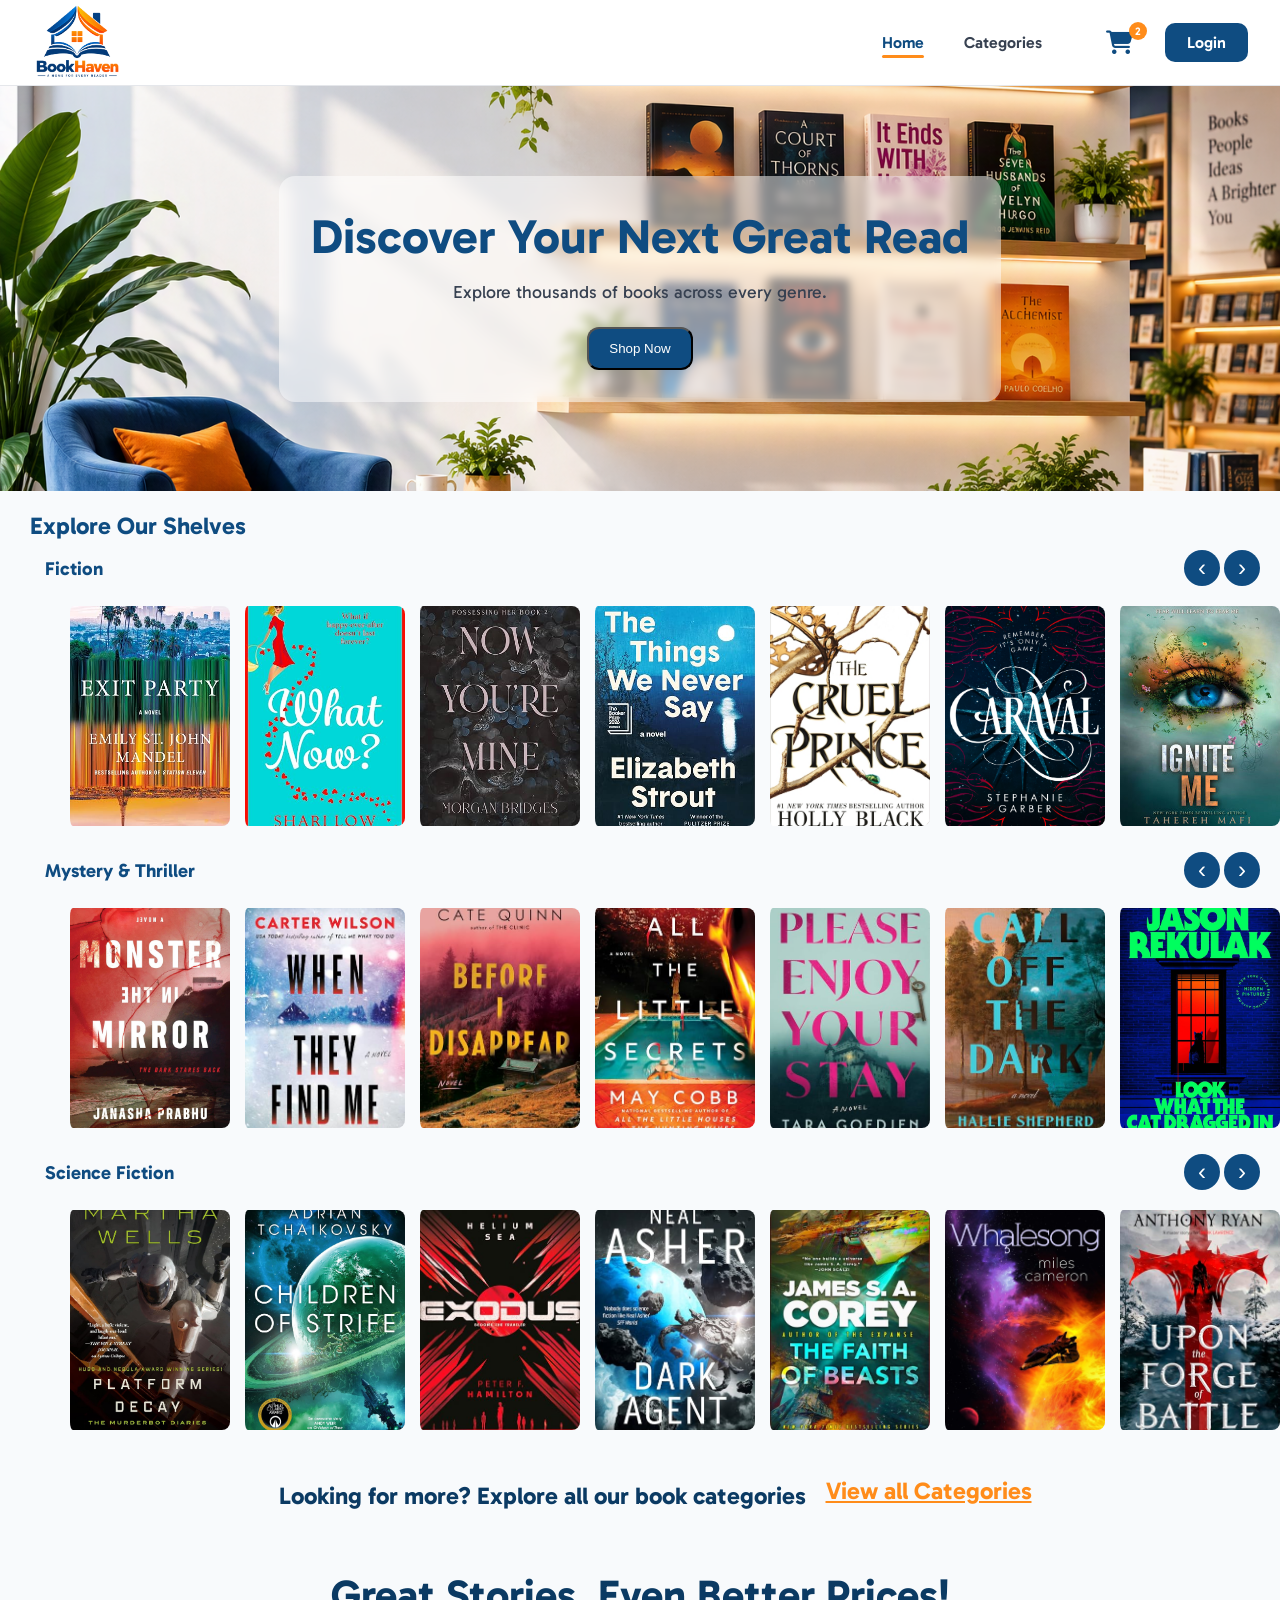
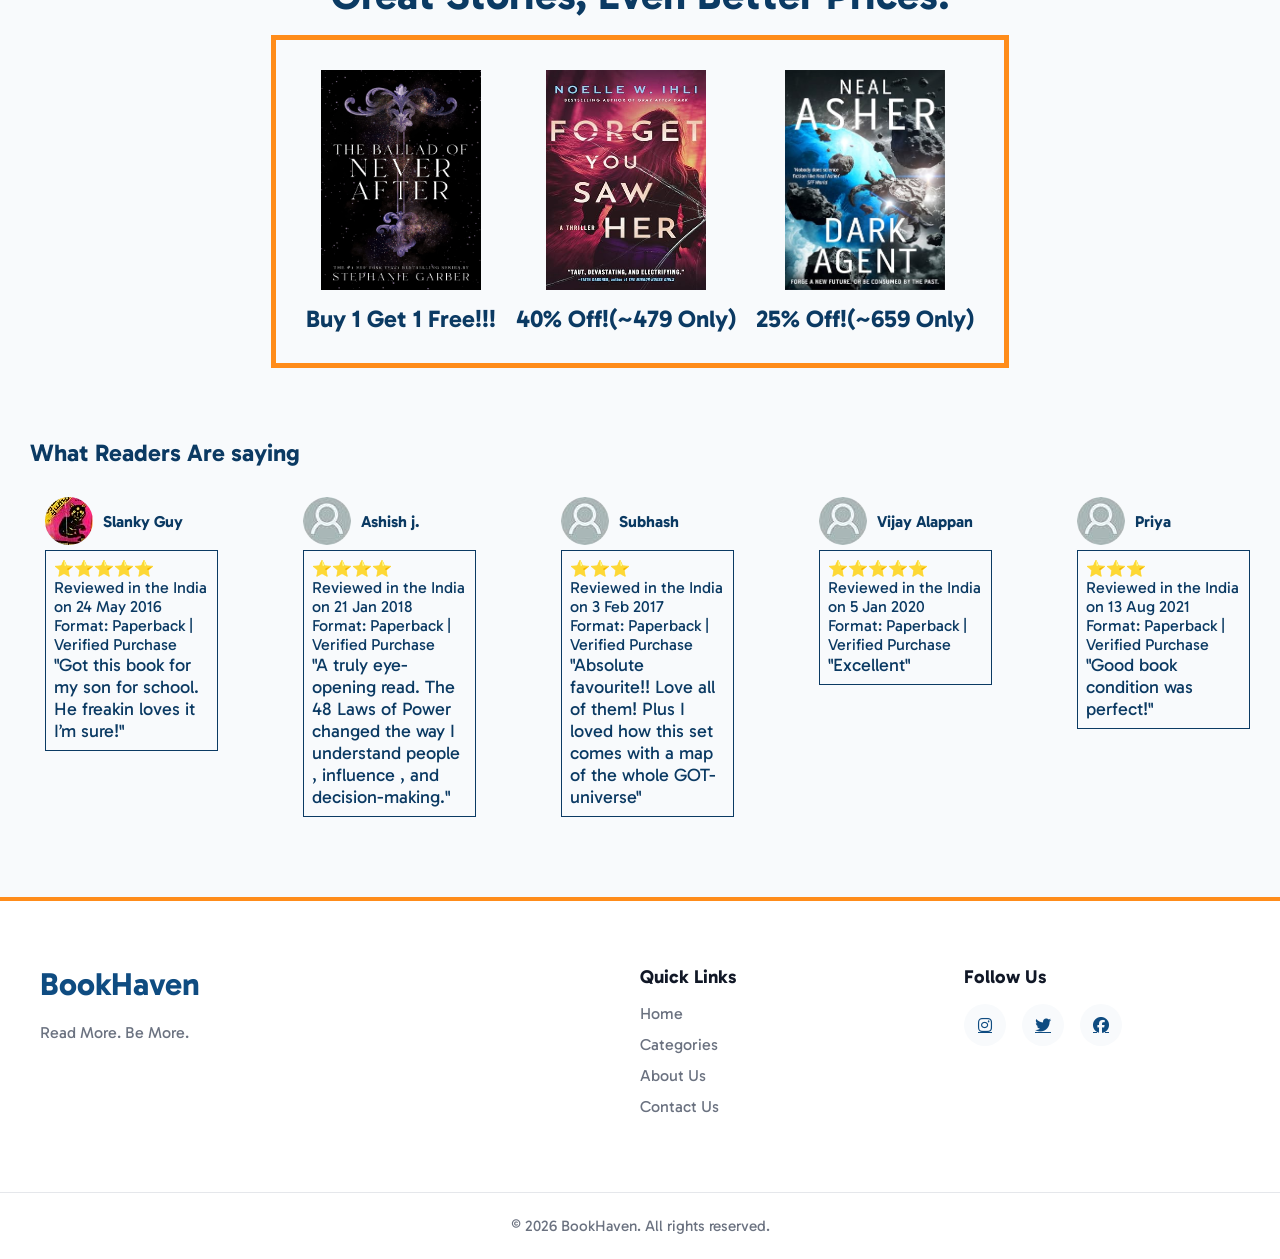
==== index.html @ 106b625b "Feature/home (#3) * updated home  * updated home page  * Merge pull request #1 from kirthigamerlin-c" ====
<!DOCTYPE html>
<html lang="en">

<head>
    <meta charset="UTF-8">
    <meta name="viewport" content="width=device-width, initial-scale=1.0">
    <link rel="icon" type="image/png" sizes="32x32" href="./images/favicon.png">
    <title>BookHaven</title>
    <link href="https://fonts.googleapis.com/css2?family=Gabarito:wght@400..900&display=swap" rel="stylesheet">
    <link rel="stylesheet" href="https://cdnjs.cloudflare.com/ajax/libs/font-awesome/6.7.2/css/all.min.css">
    <link rel="stylesheet" href="./style.css">
</head>

<body>
    <div class="container">
        <!-- header section -->
        <header class="header">
            <div class="navbar">
                <div class="logo">
                    <img src="./images/logo_transparent.png" alt="BookHaven">
                </div>

                <nav class="nav-links">
                    <a class="active" href="./">Home</a>
                    <a href="./categories.html">Categories</a>
                </nav>

                <div class="nav-actions">
                    <a href="./cart.html" class="cart-btn">
                        <i class="fa-solid fa-cart-shopping"></i>
                        <span class="cart-count">2</span>
                    </a>
                    <!-- Show before login -->
                    <a href="#" class="login-btn" id="loginBtn">
                        Login
                    </a>

                    <!-- Show after login -->
                    <div class="user-section hidden" id="userSection">

                        <div class="user-greeting">
                            <i class="fa-solid fa-user"></i>
                            <span id="userName"></span>
                        </div>

                        <button class="logout-btn" id="logoutBtn">
                            Logout
                        </button>

                    </div>
                </div>
            </div>
        </header>

        <!-- hero section -->
        <section class="hero">
            <div class="hero-content">
                <h1>Discover Your Next Great Read</h1>
                <p>Explore thousands of books across every genre.</p>
                <button>Shop Now</button>
            </div>
        </section>

        <!-- broswer by categories -->
        <section class="Bcategories">
            <div class="Bcategories__content">
                <h1 class="Bcategories__content--heading">Explore Our Shelves</h1>
                <div class="Bcategories__list">
                    <div class="Bcategories__list--items">
                        <div class="category--header">
                            <h3>Fiction</h3>
                            <div class="scroll--buttons">
                                <button type="button" aria-label="Scroll Fiction books left"
                                    onclick="scrollBooks('fiction-books', -1)">&#8249;</button>
                                <button type="button" aria-label="Scroll Fiction books right"
                                    onclick="scrollBooks('fiction-books', 1)">&#8250;</button>
                            </div>
                        </div>
                        <div class="Bcategories__list--image" id="fiction-books">
                            <img src="./images/fiction1.jpg" alt="" style="width: 160px; height: 220px;">
                            <img src="./images/fiction2.jpg" alt="" style="width: 160px; height: 220px;">
                            <img src="./images/fiction3.jpg" alt="" style="width: 160px; height: 220px;">
                            <img src="./images/fiction4.jpg" alt="" style="width: 160px; height: 220px;">
                            <img src="./images/fiction5.jpg" alt="" style="width: 160px; height: 220px;">
                            <img src="./images/fiction6.jpg" alt="" style="width: 160px; height: 220px;">
                            <img src="./images/fiction7.jpg" alt="" style="width: 160px; height: 220px;">
                            <img src="./images/fiction8.jpg" alt="" style="width: 160px; height: 220px;">
                            <img src="./images/fiction9.jpg" alt="" style="width: 160px; height: 220px;">
                            <img src="./images/fiction10.jpg" alt="" style="width: 160px; height: 220px;">
                            <img src="./images/fiction11.jpg" alt="" style="width: 160px; height: 220px;">
                            <img src="./images/fiction12.jpg" alt="" style="width: 160px; height: 220px;">
                            <img src="./images/fiction13.jpg" alt="" style="width: 160px; height: 220px;">
                            <img src="./images/fiction14.jpg" alt="" style="width: 160px; height: 220px;">
                        </div>
                    </div>
                    <div class="Bcategories__list--items">
                        <div class="category--header">
                            <h3>Mystery &amp; Thriller</h3>
                            <div class="scroll--buttons">
                                <button type="button" aria-label="Scroll Mystery and Thriller books left"
                                    onclick="scrollBooks('mystery-books', -1)">&#8249;</button>
                                <button type="button" aria-label="Scroll Mystery and Thriller books right"
                                    onclick="scrollBooks('mystery-books', 1)">&#8250;</button>
                            </div>
                        </div>
                        <div class="Bcategories__list--image" id="mystery-books">
                            <img src="./images/M&T1.jpg" alt="" style="width: 160px; height: 220px;">
                            <img src="./images/M&T2.jpg" alt="" style="width: 160px; height: 220px;">
                            <img src="./images/M&T3.jpg" alt="" style="width: 160px; height: 220px;">
                            <img src="./images/M&T4.jpg" alt="" style="width: 160px; height: 220px;">
                            <img src="./images/M&T5.jpg" alt="" style="width: 160px; height: 220px;">
                            <img src="./images/M&T6.jpg" alt="" style="width: 160px; height: 220px;">
                            <img src="./images/M&T7.jpg" alt="" style="width: 160px; height: 220px;">
                            <img src="./images/M&T8.jpg" alt="" style="width: 160px; height: 220px;">
                            <img src="./images/M&T9.jpg" alt="" style="width: 160px; height: 220px;">
                            <img src="./images/M&T10.jpg" alt="" style="width: 160px; height: 220px;">
                            <img src="./images/M&T11.jpg" alt="" style="width: 160px; height: 220px;">
                            <img src="./images/M&T12.jpg" alt="" style="width: 160px; height: 220px;">
                            <img src="./images/M&T13.jpg" alt="" style="width: 160px; height: 220px;">
                            <img src="./images/M&T14.jpg" alt="" style="width: 160px; height: 220px;">
                        </div>
                    </div>
                    <div class="Bcategories__list--items">
                        <div class="category--header">
                            <h3>Science Fiction </h3>
                            <div class="scroll--buttons">
                                <button type="button" aria-label="Scroll Mystery and Thriller books left"
                                    onclick="scrollBooks('science-fiction-books', -1)">&#8249;</button>
                                <button type="button" aria-label="Scroll Mystery and Thriller books right"
                                    onclick="scrollBooks('science-fiction-books', 1)">&#8250;</button>
                            </div>
                        </div>
                        <div class="Bcategories__list--image" id="science-fiction-books">
                            <img src="./images/SF1.jpg" alt="" style="width: 160px; height: 220px;">
                            <img src="./images/SF2.jpg" alt="" style="width: 160px; height: 220px;">
                            <img src="./images/SF3.jpg" alt="" style="width: 160px; height: 220px;">
                            <img src="./images/SF4.jpg" alt="" style="width: 160px; height: 220px;">
                            <img src="./images/SF5.jpg" alt="" style="width: 160px; height: 220px;">
                            <img src="./images/SF6.jpg" alt="" style="width: 160px; height: 220px;">
                            <img src="./images/SF7.jpg" alt="" style="width: 160px; height: 220px;">
                            <img src="./images/SF8.jpg" alt="" style="width: 160px; height: 220px;">
                            <img src="./images/SF9.jpg" alt="" style="width: 160px; height: 220px;">
                            <img src="./images/SF10.jpg" alt="" style="width: 160px; height: 220px;">
                        </div>
                    </div>
                </div>

                <div class="viewMoreCategory">
                    <h1>Looking for more? Explore all our book categories</h1>
                    <a href="./categories.html">
                        <h2>View all Categories</h2>
                    </a>
                </div>
            </div>
        </section>


        <!-- special offer section -->
        <section class="specialOffer">
            <h1>Great Stories, Even Better Prices!</h1>
            <div class="specialOffer__container">
                <div class="specialOffer__items">
                    <img src="./images/fiction10.jpg" alt="" style="width: 160px; height: 220px;">
                    <h2>Buy 1 Get 1 Free!!!</h2>
                </div>
                <div class="specialOffer__items">
                    <img src="./images/M&T11.jpg" alt="" style="width: 160px; height: 220px;">
                    <h2>40% Off!(~479 Only)</h2>
                </div>
                <div class="specialOffer__items">
                    <img src="./images/SF4.jpg" alt="" style="width: 160px; height: 220px;">
                    <h2>25% Off!(~659 Only)</h2>
                </div>
            </div>
        </section>


        <!-- readers review -->
        <section class="readersReview">
            <h1 class="readersReview__container--heading">What Readers Are saying</h1>
            <div class="readersReview__container">
                <div class="readersReview__box">
                    <div class="readersReview__box--heading">
                        <img src="./images/reviewLogo1.jpg" alt="" style="border-radius: 50%;">
                        <h4>Slanky Guy</h4>
                    </div>
                    <div class="readersReview__box--content">
                        <p>⭐⭐⭐⭐⭐</p>
                        <p>Reviewed in the India on 24 May 2016</p>
                        <p>Format: Paperback | Verified Purchase</p>
                        <p style="font-size: large;">"Got this book for my son for school. He freakin loves it I’m
                            sure!"</p>
                    </div>
                </div>
                <div class="readersReview__box">
                    <div class="readersReview__box--heading">
                        <img src="./images/reviewLogo2.jpg" alt="" style="border-radius: 50%;">
                        <h4>Ashish j.</h4>
                    </div>
                    <div class="readersReview__box--content">
                        <p>⭐⭐⭐⭐</p>
                        <p>Reviewed in the India on 21 Jan 2018</p>
                        <p>Format: Paperback | Verified Purchase</p>
                        <p style="font-size: large;">"A truly eye-opening read. The 48 Laws of Power changed the way I
                            understand people , influence , and decision-making."</p>
                    </div>
                </div>
                <div class="readersReview__box">
                    <div class="readersReview__box--heading">
                        <img src="./images/reviewLogo2.jpg" alt="" style="border-radius: 50%;">
                        <h4>Subhash</h4>
                    </div>
                    <div class="readersReview__box--content">
                        <p>⭐⭐⭐</p>
                        <p>Reviewed in the India on 3 Feb 2017</p>
                        <p>Format: Paperback | Verified Purchase</p>
                        <p style="font-size: large;">"Absolute favourite!! Love all of them! Plus I loved how this set
                            comes
                            with a map of the whole GOT-universe"</p>
                    </div>
                </div>
                <div class="readersReview__box">
                    <div class="readersReview__box--heading">
                        <img src="./images/reviewLogo2.jpg" alt="" style="border-radius: 50%;">
                        <h4>Vijay Alappan</h4>
                    </div>
                    <div class="readersReview__box--content">
                        <p>⭐⭐⭐⭐⭐</p>
                        <p>Reviewed in the India on 5 Jan 2020</p>
                        <p>Format: Paperback | Verified Purchase</p>
                        <p style="font-size: large;">"Excellent"</p>
                    </div>
                </div>
                <div class="readersReview__box">
                    <div class="readersReview__box--heading">
                        <img src="./images/reviewLogo2.jpg" alt="" style="border-radius: 50%;">
                        <h4>Priya</h4>
                    </div>
                    <div class="readersReview__box--content">
                        <p>⭐⭐⭐</p>
                        <p>Reviewed in the India on 13 Aug 2021</p>
                        <p>Format: Paperback | Verified Purchase</p>
                        <p style="font-size: large;">"Good book condition was perfect!"</p>
                    </div>
                </div>
            </div>
        </section>


        <!-- footer section -->
        <footer class="footer">
            <div class="footer-container">
                <div class="footer-brand">
                    <h2>BookHaven</h2>
                    <p>
                        Read More. Be More.
                    </p>
                </div>

                <div class="footer-links">
                    <h3>Quick Links</h3>
                    <a href="/">Home</a>
                    <a href="./categories.html">Categories</a>
                    <a href="#">About Us</a>
                    <a href="#">Contact Us</a>
                </div>

                <div class="footer-social">
                    <h3>Follow Us</h3>
                    <div class="social-icons">
                        <a href="#"><i class="fa-brands fa-instagram"></i></a>
                        <a href="#"><i class="fa-brands fa-twitter"></i></a>
                        <a href="#"><i class="fa-brands fa-facebook"></i></a>
                    </div>
                </div>
            </div>

            <div class="footer-bottom">
                © 2026 BookHaven. All rights reserved.
            </div>
        </footer>
    </div>

    <!-- modal popup -->
    <div class="modal-overlay" id="modal">
        <div class="modal">
            <button class="close-btn" id="closeBtn">&times;</button>
            <div id="loginSection">
                <h2>Login</h2>
                <p class="hidden msg-container" id="loginMsgBox"></p>
                <form id="loginForm">
                    <input type="email" placeholder="Email Address" id="email" required>
                    <input type="password" placeholder="Password" id="password" required>
                    <button type="submit" class="submit-btn">
                        Login
                    </button>
                </form>
                <p class="switch-text">
                    Don't have an account?
                    <a href="#" id="signup">Sign Up</a>
                </p>
            </div>
            <div id="signupSection" class="hidden">
                <h2>Signup</h2>
                <p class="hidden msg-container" id="signupMsgBox"></p>
                <form id="signupForm">
                    <input type="text" placeholder="Name" required id="username">
                    <input type="email" placeholder="Email Address" required id="signupEmail">
                    <input type="password" placeholder="Password" id="signupPassword" required>
                    <input type="password" placeholder="Confirm Password" id="confirmPassword" required>
                    <button type="submit" class="submit-btn">
                        Create Account
                    </button>
                </form>
                <p class="switch-text">
                    You already have an account?
                    <a href="#" id="login">Login</a>
                </p>
            </div>
        </div>
    </div>
    <script src="./common.js"></script>

    <script src="index.js"></script>
</body>

</html>
---- style.css ----
* {
    margin: 0;
    padding: 0;
}

body {
    font-family: "Gabarito", sans-serif;
    background-color: #F8FAFC;
}
.hidden {
    display: none;
}
.shown {
    display: block;
}

/* header section */
.header {
    background: #fff;
    border-bottom: 1px solid #E5E7EB;
    position: sticky;
    top: 0;
    z-index: 1000;
}

.navbar {
    margin: auto;
    height: 85px;
    display: flex;
    align-items: center;
    justify-content: space-between;
    padding: 0 2rem;
}

.logo img {
    width: 90px;
    height: auto;
}

.nav-links {
    display: flex;
    align-items: center;
    gap: 2.5rem;
    margin-left: auto;
    margin-right: 3rem;
}

.nav-links a {
    text-decoration: none;
    color: #374151;
    font-weight: 600;
    position: relative;
    transition: .3s;
}

.nav-links a:hover,
.nav-links a.active {
    color: #0F4C81;
}

.nav-links a::after {
    content: "";
    position: absolute;
    left: 0;
    bottom: -6px;
    width: 0;
    height: 3px;
    background: #FF8C1A;
    border-radius: 10px;
    transition: .3s;
}

.nav-links a:hover::after,
.nav-links a.active::after {
    width: 100%;
}
.nav-actions {
    display: flex;
    align-items: center;
    gap: 1rem;
}
.cart-btn {
    position: relative;
    text-decoration: none;
    color: #0F4C81;
    font-weight: 600;
    padding: 10px 16px;
}

.cart-btn i {
    font-size: 24px;
}

.cart-count {
    position: absolute;
    top: 2px;
    right: 2px;
    width: 18px;
    height: 18px;
    border-radius: 50%;
    background: #FF8C1A;
    color: white;
    font-size: 11px;
    display: flex;
    align-items: center;
    justify-content: center;
}
.login-btn {
    background: #0F4C81;
    color: #FFF;
    text-decoration: none;
    padding: 10px 22px;
    border-radius: 10px;
    font-weight: 600;
    transition: .3s;
}
.login-btn:hover {
    background: #0B3A63;
}
.user-section {
    display: flex;
    align-items: center;
    gap: 12px;
}
.user-greeting {
    display: flex;
    align-items: center;
    gap: 8px;
    padding: 10px 14px;
    background: #F8FAFC;
    border: 1px solid #E5E7EB;
    border-radius: 10px;
    color: #0F4C81;
    font-weight: 600;
}
.user-greeting i {
    font-size: 14px;
}
.logout-btn {
    border: none;
    background: #FFF1F2;
    color: #DC2626;
    padding: 10px 16px;
    border-radius: 10px;
    font-weight: 600;
    cursor: pointer;
    transition: 0.3s;
}
.logout-btn:hover {
    background: #FEE2E2;
}
.user-section.hidden {
    display: none;
}

/* hero banner section */
.hero {
    width: 100%;
    min-height: 45vh;
    background-image: url("./images/hero2.png");
    background-size: cover;
    background-position: center;
    background-repeat: no-repeat;
    display: flex;
    align-items: center;
}

.hero-content {
    background: rgba(255, 255, 255, 0.5);
    padding: 2rem;
    padding: 2rem;
    border-radius: 16px;
    backdrop-filter: blur(5px);
    margin: auto;
    text-align: center;
}

.hero h1 {
    font-size: 3rem;
    color: #0F4C81;
    margin-bottom: 1rem;
}

.hero p {
    font-size: 1.1rem;
    color: #374151;
    margin-bottom: 1.5rem;
}

.hero button {
    padding: 12px 20px;
    background-color: #0F4C81;
    color: #FFF;
    border-radius: 12px;
}

.hero button:hover {
    background-color: #0B3A63;
}


/* explore section */
.Bcategories {
    margin-top: 20px;
    margin-left: 30px;
}

.Bcategories__content--heading {
    color: #0F4C81;
}

.Bcategories__list {
    margin-left: 15px;
}

.Bcategories__list--items {
    margin-top: 10px;
}

.Bcategories__list--items h3 {
    color: #0F4C81;
}

.category--header {
    display: flex;
    justify-content: space-between;
    align-items: center;
    margin-right: 20px;
}

.scroll-buttons {
    display: flex;
    gap: 8px;
}

.scroll--buttons button {
    width: 36px;
    height: 36px;
    border: none;
    border-radius: 50%;
    color: white;
    background: #0F4C81;
    font-size: 24px;
    line-height: 1;
    cursor: pointer;
    transition: background-color 0.2s ease, transform 0.2s ease;
}

.scroll--buttons button:hover {
    background-color: #FF8C1A;
    transform: scale(1.05);
}

.Bcategories__list--image {
    display: flex;
    gap: 10px;
    overflow-x: auto;
    padding: 10px 0 16px;
    scroll-behavior: smooth;
    scrollbar-width: none;
    margin-top: 10px;
    margin-left: 20px;
}

.Bcategories__list--image::-webkit-scrollbar {
    display: none;
}

.Bcategories__list--image img {
    padding-left: 5px;
    flex: 0 0 auto;
    object-fit: cover;
    border-radius: 8px;
    scroll-snap-align: start;
}

.viewMoreCategory {
    display: flex;
    gap: 20px;
    justify-content: center;
    align-items: center;
    margin-top: 25px;
}

.viewMoreCategory h1 {
    color: #0B3A63;
    margin-top: 10px;
}

.viewMoreCategory a {
    color: #FF8C1A;
}

/* special section */
.specialOffer {
    color: #0B3A63;
    text-align: center;
    margin-top: 60px;
}

.specialOffer h1 {
    font-size: 2.6rem;
}

.specialOffer__container {
    display: inline-flex;
    justify-content: center;
    gap: 20px;
    padding: 30px;
    margin-top: 15px;
    border: solid 5px #FF8C1A;
}

.specialOffer__items h2 {
    margin-top: 10px;
}


/* reader review */
.readersReview {
    margin: 30px;
    margin-top: 70px;
    color: #0B3A63;
}

.readersReview__container {
    display: flex;
    gap: 70px;
}

.readersReview__box {
    width: 15%;
    margin-top: 30px;
    margin-left: 15px;
}

.readersReview__box--heading {
    display: flex;
    align-items: center;
    gap: 10px;

}

.readersReview__box--content {
    margin-top: 5px;
    border: solid 1px #0B3A63;
    padding: 8px;
}


/* footer section */
.footer {
    background: #ffffff;
    border-top: 4px solid #FF8C1A;
    margin-top: 5rem;
}
.footer-container {
    max-width: 1200px;
    margin: 0 auto;
    padding: 4rem 2rem;

    display: grid;
    grid-template-columns: 2fr 1fr 1fr;
    gap: 3rem;
}
.footer-brand h2 {
    font-size: 2rem;
    color: #0F4C81;
    margin-bottom: 1rem;
}
.footer-brand p {
    color: #6B7280;
    line-height: 1.7;
    max-width: 350px;
}
.footer-links h3,
.footer-social h3 {
    margin-bottom: 1rem;
    color: #111827;
}
.footer-links {
    display: flex;
    flex-direction: column;
}
.footer-links a {
    text-decoration: none;
    color: #6B7280;
    margin-bottom: 0.75rem;
    transition: all 0.3s ease;
}
.footer-links a:hover {
    color: #0F4C81;
    transform: translateX(4px);
}
.social-icons {
    display: flex;
    gap: 1rem;
}
.social-icons a {
    width: 42px;
    height: 42px;

    display: flex;
    align-items: center;
    justify-content: center;

    background: #F8FAFC;
    color: #0F4C81;
    border-radius: 50%;

    transition: all 0.3s ease;
}
.social-icons a:hover {
    background: #0F4C81;
    color: #fff;
    transform: translateY(-3px);
}
.footer-bottom {
    border-top: 1px solid #E5E7EB;
    text-align: center;
    padding: 1.5rem;
    color: #6B7280;
    font-size: 0.95rem;
}

/* login modal popup */
.modal-overlay {
    position: fixed;
    inset: 0;
    background: rgba(0, 0, 0, 0.5);
    backdrop-filter: blur(4px);
    display: none;
    justify-content: center;
    align-items: center;
    z-index: 1000;
}
.modal-overlay.show {
    display: flex;
}
.modal {
    position: relative;
    width: 400px;
    max-width: 90%;
    background: white;
    padding: 2rem;
    border-radius: 20px;
    box-shadow: 0 20px 50px rgba(0,0,0,.15);
}
.modal h2 {
    color: #0F4C81;
    margin-bottom: 1.5rem;
}
.modal input {
    width: 100%;
    padding: 12px;
    margin-bottom: 1rem;
    border: 1px solid #D1D5DB;
    border-radius: 8px;
    box-sizing: border-box;
}
.submit-btn {
    width: 100%;
    background: #0F4C81;
    color: white;
    border: none;
    padding: 12px;
    border-radius: 8px;
    cursor: pointer;
}
.submit-btn:hover {
    background: #0B3A63;
}
.close-btn {
    position: absolute;
    top: 15px;
    right: 20px;
    border: none;
    background: transparent;
    font-size: 24px;
    cursor: pointer;
}
.switch-text {
    margin-top: 10px;
}
.msg-container {
    margin-bottom: 10px;
    padding: 10px;
}
.success {
    background-color: #96f2d5;
    border: 1px solid #08dd9a;
}
.error {
    background-color: #e89d9d;
    border: 1px solid #dd1919;
}
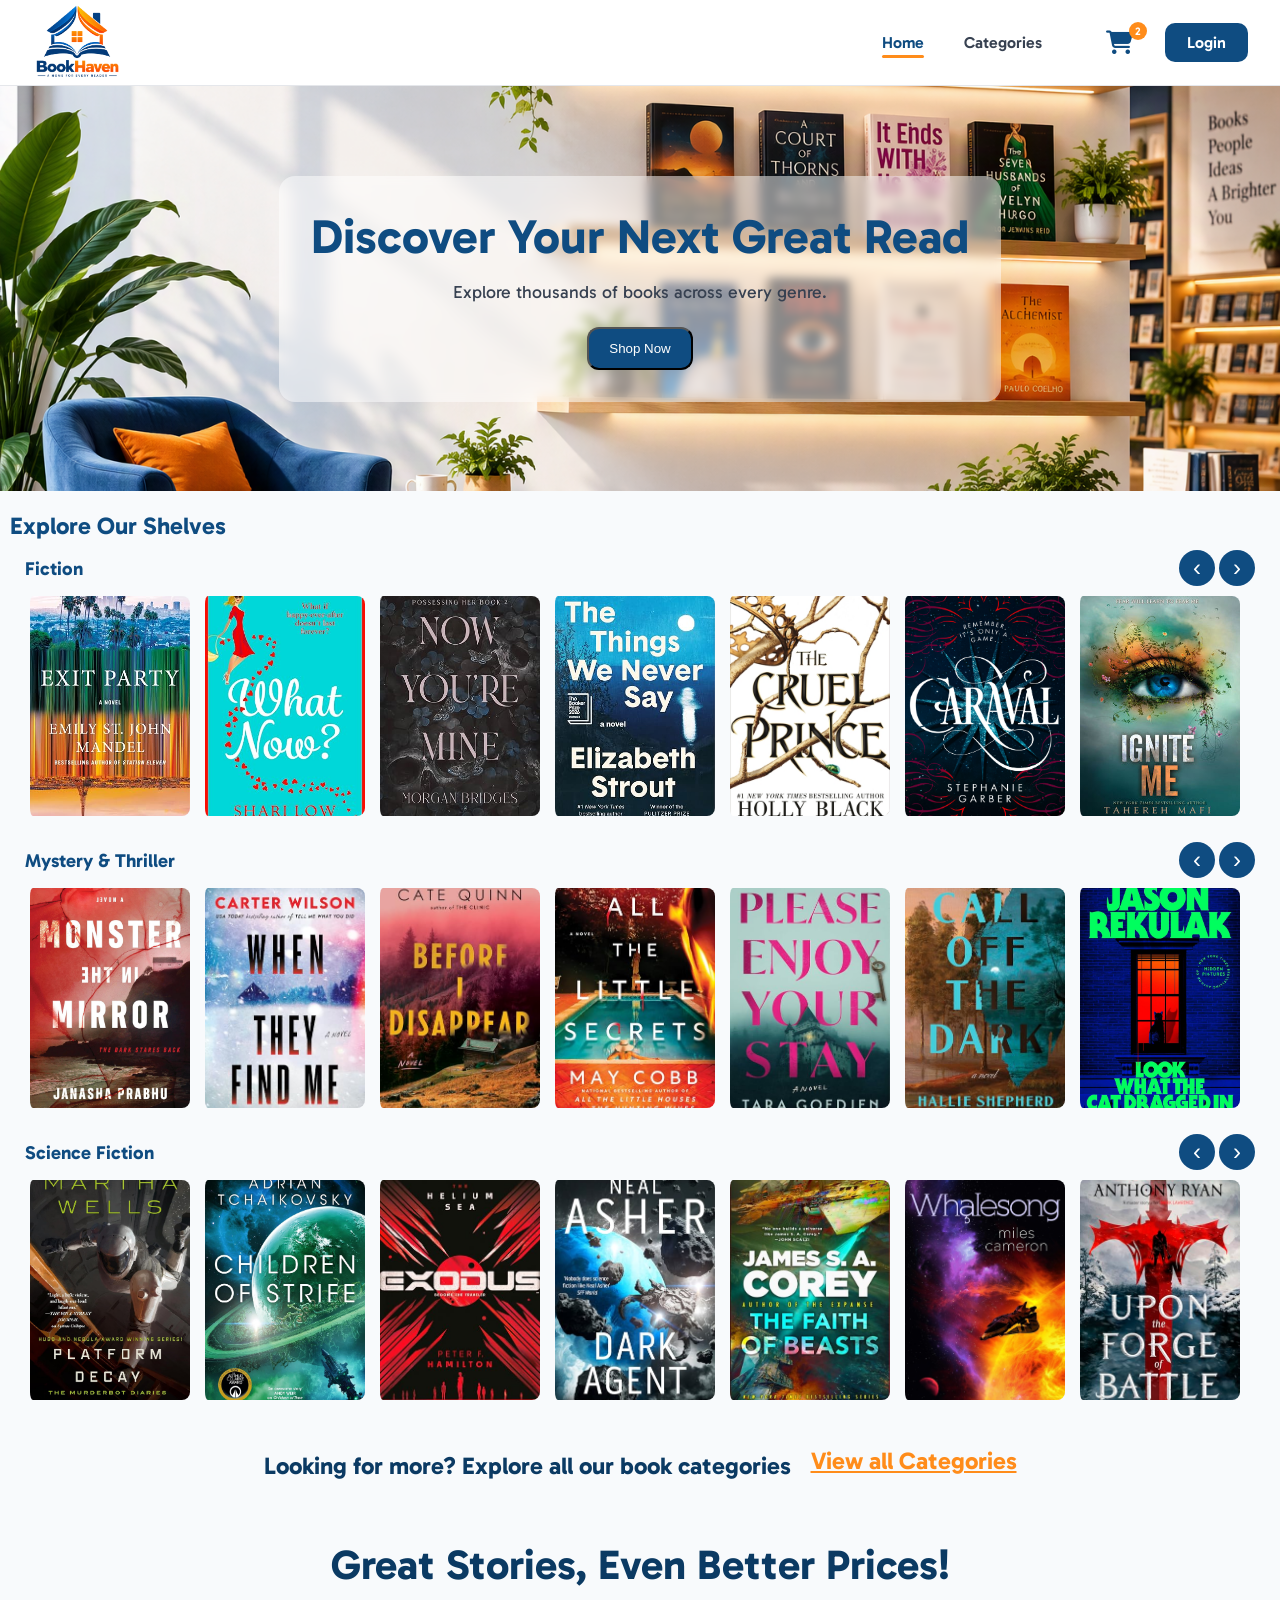
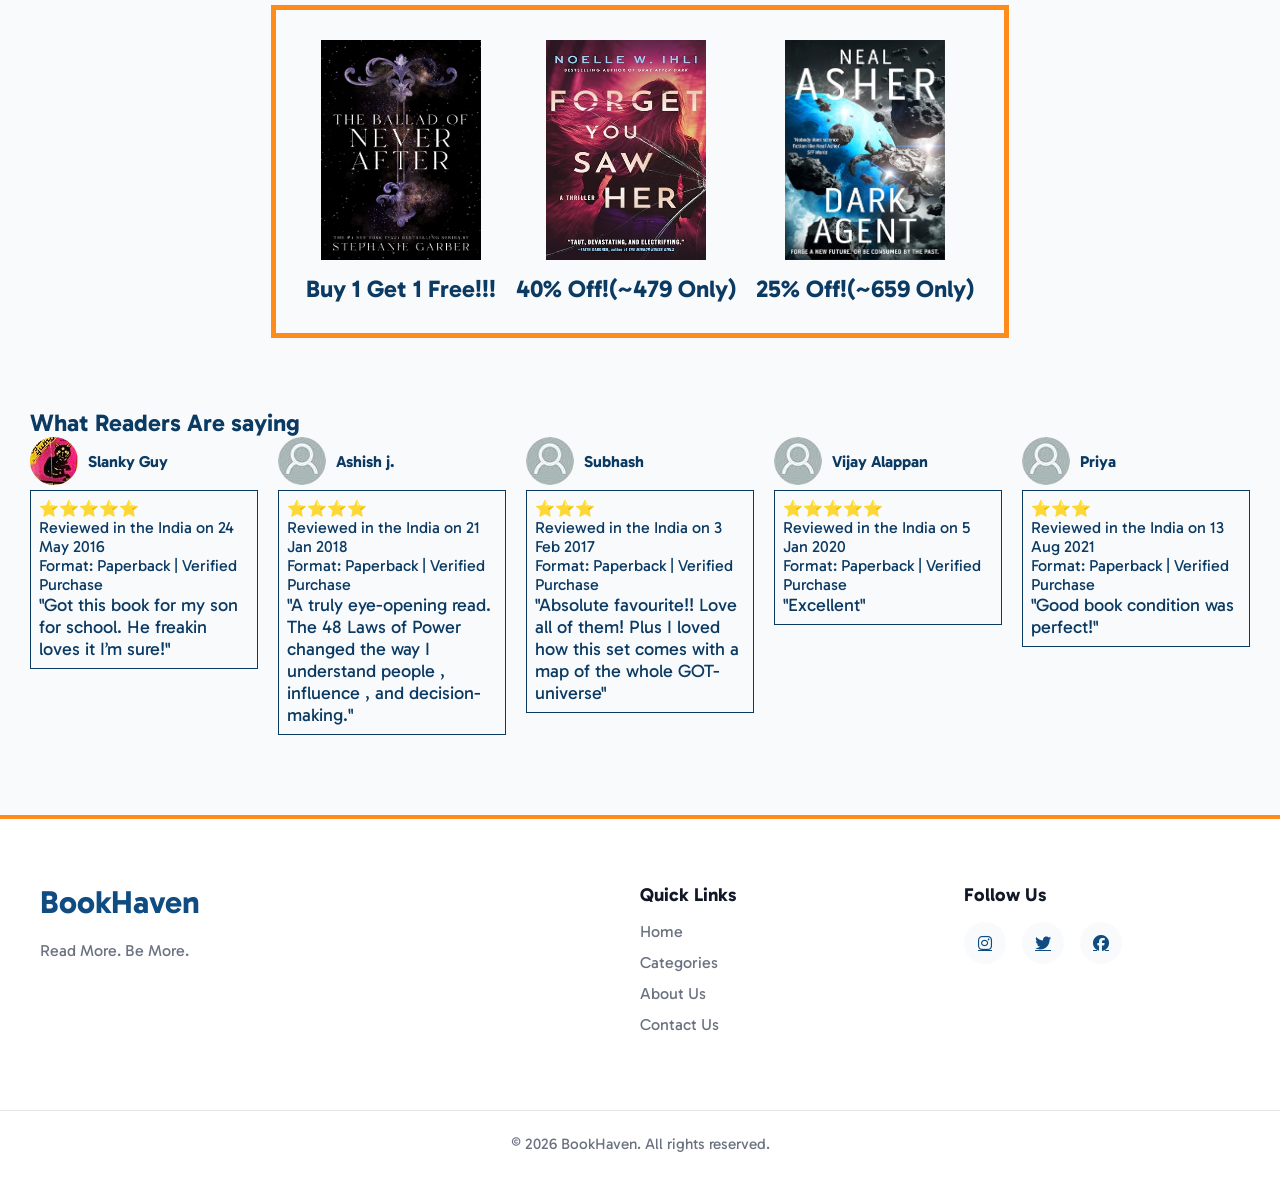
==== commit c66a4037: "Fixed mobile view issues" ====
--- a/index.html
+++ b/index.html
@@ -25,6 +25,12 @@
                     <a href="./categories.html">Categories</a>
                 </nav>
 
+                <svg xmlns="http://www.w3.org/2000/svg" fill="none" viewBox="0 0 24 24" stroke-width="1.5"
+                    stroke="currentColor" class="w-8 h-8 md:hidden" id="menuIcon">
+                    <path stroke-linecap="round" stroke-linejoin="round"
+                        d="M3.75 6.75h16.5M3.75 12h16.5m-16.5 5.25h16.5" />
+                </svg>
+
                 <div class="nav-actions">
                     <a href="./cart.html" class="cart-btn">
                         <i class="fa-solid fa-cart-shopping"></i>
@@ -51,6 +57,23 @@
                 </div>
             </div>
         </header>
+
+        <!--side nav section -->
+        <section id="sidenav">
+            <div class="sidenav-close">
+                <p id="closeNav">
+                    <i class="fa-solid fa-xmark"></i>
+                </p>
+            </div>
+            <ul>
+                <li>
+                    <a href="./" href="#" class="active">Home</a>
+                </li>
+                <li>
+                    <a href="./categories.html" href="#">Categories</a>
+                </li>
+            </ul>
+        </section>
 
         <!-- hero section -->
         <section class="hero">
@@ -167,7 +190,7 @@
                     <img src="./images/M&T11.jpg" alt="" style="width: 160px; height: 220px;">
                     <h2>40% Off!(~479 Only)</h2>
                 </div>
-                <div class="specialOffer__items">
+                <div class="specialOffer__items mobile-hidden">
                     <img src="./images/SF4.jpg" alt="" style="width: 160px; height: 220px;">
                     <h2>25% Off!(~659 Only)</h2>
                 </div>
--- a/style.css
+++ b/style.css
@@ -7,10 +7,13 @@
     font-family: "Gabarito", sans-serif;
     background-color: #F8FAFC;
 }
+
 .hidden {
     display: none;
 }
-.shown {
+
+.shown,
+.mobile-hidden {
     display: block;
 }
 
@@ -74,11 +77,13 @@
 .nav-links a.active::after {
     width: 100%;
 }
+
 .nav-actions {
     display: flex;
     align-items: center;
     gap: 1rem;
 }
+
 .cart-btn {
     position: relative;
     text-decoration: none;
@@ -105,6 +110,7 @@
     align-items: center;
     justify-content: center;
 }
+
 .login-btn {
     background: #0F4C81;
     color: #FFF;
@@ -114,14 +120,17 @@
     font-weight: 600;
     transition: .3s;
 }
+
 .login-btn:hover {
     background: #0B3A63;
 }
+
 .user-section {
     display: flex;
     align-items: center;
     gap: 12px;
 }
+
 .user-greeting {
     display: flex;
     align-items: center;
@@ -133,9 +142,11 @@
     color: #0F4C81;
     font-weight: 600;
 }
+
 .user-greeting i {
     font-size: 14px;
 }
+
 .logout-btn {
     border: none;
     background: #FFF1F2;
@@ -146,11 +157,61 @@
     cursor: pointer;
     transition: 0.3s;
 }
+
 .logout-btn:hover {
     background: #FEE2E2;
 }
+
 .user-section.hidden {
     display: none;
+}
+
+#menuIcon {
+    display: none;
+}
+
+#sidenav {
+    position: fixed;
+    color: #FFF;
+    z-index: 9999;
+    top: 0;
+    right: 0;
+    transition-property: all;
+    transition-timing-function: cubic-bezier(0.4, 0, 0.2, 1);
+    transition-duration: 1ms;
+    background-color: #FF8C1A;
+    width: 50%;
+    height: 100vh;
+    left: -50%;
+}
+
+.sidenav-close {
+    text-align: right;
+    padding: 1.25rem;
+}
+
+.sidenav-close p {
+    display: inline;
+    cursor: pointer;
+}
+
+#sidenav ul {
+    display: flex;
+    flex-direction: column;
+    row-gap: 2.5rem;
+    padding-left: 1.25rem;
+    text-align: left;
+    list-style: none;
+}
+
+#sidenav ul li a {
+    text-decoration: none;
+    color: #FFF;
+}
+
+#sidenav ul li a:hover,
+#sidenav ul li a.active {
+    text-decoration: underline;
 }
 
 /* hero banner section */
@@ -202,7 +263,7 @@
 /* explore section */
 .Bcategories {
     margin-top: 20px;
-    margin-left: 30px;
+    padding: 0 10px;
 }
 
 .Bcategories__content--heading {
@@ -210,7 +271,7 @@
 }
 
 .Bcategories__list {
-    margin-left: 15px;
+    padding: 0 15px;
 }
 
 .Bcategories__list--items {
@@ -225,7 +286,6 @@
     display: flex;
     justify-content: space-between;
     align-items: center;
-    margin-right: 20px;
 }
 
 .scroll-buttons {
@@ -258,8 +318,6 @@
     padding: 10px 0 16px;
     scroll-behavior: smooth;
     scrollbar-width: none;
-    margin-top: 10px;
-    margin-left: 20px;
 }
 
 .Bcategories__list--image::-webkit-scrollbar {
@@ -324,14 +382,13 @@
 }
 
 .readersReview__container {
-    display: flex;
-    gap: 70px;
+    display: grid;
+    grid-template-columns: repeat(5, 1fr);
+    gap: 20px;
 }
 
 .readersReview__box {
-    width: 15%;
-    margin-top: 30px;
-    margin-left: 15px;
+    height: 100%;
 }
 
 .readersReview__box--heading {
@@ -354,6 +411,7 @@
     border-top: 4px solid #FF8C1A;
     margin-top: 5rem;
 }
+
 .footer-container {
     max-width: 1200px;
     margin: 0 auto;
@@ -363,39 +421,47 @@
     grid-template-columns: 2fr 1fr 1fr;
     gap: 3rem;
 }
+
 .footer-brand h2 {
     font-size: 2rem;
     color: #0F4C81;
     margin-bottom: 1rem;
 }
+
 .footer-brand p {
     color: #6B7280;
     line-height: 1.7;
     max-width: 350px;
 }
+
 .footer-links h3,
 .footer-social h3 {
     margin-bottom: 1rem;
     color: #111827;
 }
+
 .footer-links {
     display: flex;
     flex-direction: column;
 }
+
 .footer-links a {
     text-decoration: none;
     color: #6B7280;
     margin-bottom: 0.75rem;
     transition: all 0.3s ease;
 }
+
 .footer-links a:hover {
     color: #0F4C81;
     transform: translateX(4px);
 }
+
 .social-icons {
     display: flex;
     gap: 1rem;
 }
+
 .social-icons a {
     width: 42px;
     height: 42px;
@@ -410,11 +476,13 @@
 
     transition: all 0.3s ease;
 }
+
 .social-icons a:hover {
     background: #0F4C81;
     color: #fff;
     transform: translateY(-3px);
 }
+
 .footer-bottom {
     border-top: 1px solid #E5E7EB;
     text-align: center;
@@ -434,9 +502,11 @@
     align-items: center;
     z-index: 1000;
 }
+
 .modal-overlay.show {
     display: flex;
 }
+
 .modal {
     position: relative;
     width: 400px;
@@ -444,12 +514,14 @@
     background: white;
     padding: 2rem;
     border-radius: 20px;
-    box-shadow: 0 20px 50px rgba(0,0,0,.15);
-}
+    box-shadow: 0 20px 50px rgba(0, 0, 0, .15);
+}
+
 .modal h2 {
     color: #0F4C81;
     margin-bottom: 1.5rem;
 }
+
 .modal input {
     width: 100%;
     padding: 12px;
@@ -458,6 +530,7 @@
     border-radius: 8px;
     box-sizing: border-box;
 }
+
 .submit-btn {
     width: 100%;
     background: #0F4C81;
@@ -467,9 +540,11 @@
     border-radius: 8px;
     cursor: pointer;
 }
+
 .submit-btn:hover {
     background: #0B3A63;
 }
+
 .close-btn {
     position: absolute;
     top: 15px;
@@ -479,18 +554,126 @@
     font-size: 24px;
     cursor: pointer;
 }
+
 .switch-text {
     margin-top: 10px;
 }
+
 .msg-container {
     margin-bottom: 10px;
     padding: 10px;
 }
+
 .success {
     background-color: #96f2d5;
     border: 1px solid #08dd9a;
 }
+
 .error {
     background-color: #e89d9d;
     border: 1px solid #dd1919;
+}
+
+/** media queries **/
+@media screen and (max-width: 800px) {
+    .mobile-hidden {
+        display: none;
+    }
+
+    .navbar {
+        padding: 0 0.5rem;
+    }
+
+    .logo img {
+        width: 70px;
+    }
+
+    .nav-links {
+        display: none;
+    }
+
+    #menuIcon {
+        display: flex;
+        width: 2rem;
+        height: 2rem;
+    }
+
+    .hero-content {
+        padding: 1rem;
+    }
+
+    .hero h1 {
+        font-size: 1.5rem;
+    }
+
+    .hero p {
+        font-size: 0.75rem;
+    }
+
+    .hero button {
+        padding: 10px 15px;
+        font-size: 0.75rem;
+    }
+
+    .Bcategories {
+        margin-top: 20px;
+        margin-left: 0;
+        padding: 0 10px;
+    }
+
+    .Bcategories__list,
+    .Bcategories__list--image {
+        margin-left: 0;
+    }
+
+    .category--header {
+        margin-right: 0;
+    }
+
+    .viewMoreCategory {
+        gap: 5px;
+    }
+
+    .viewMoreCategory h1 {
+        font-size: 1.5rem;
+    }
+
+    .viewMoreCategory a {
+        font-size: 0.75rem;
+    }
+
+    .specialOffer {
+        margin-top: 40px;
+    }
+
+    .specialOffer h1 {
+        font-size: 2rem;
+    }
+
+    .specialOffer__container {
+        padding: 20px 10px;
+    }
+
+    .readersReview {
+        margin: 0;
+        margin-top: 50px;
+        padding: 0 10px;
+    }
+
+    .readersReview__container {
+        display: grid;
+        grid-template-columns: 1fr;
+        width: 100%;
+        gap: 0;
+    }
+
+    .readersReview__box {
+        margin-top: 15px;
+        margin-left: 0;
+        width: auto;
+    }
+
+    .footer-container {
+        grid-template-columns: 1fr;
+    }
 }
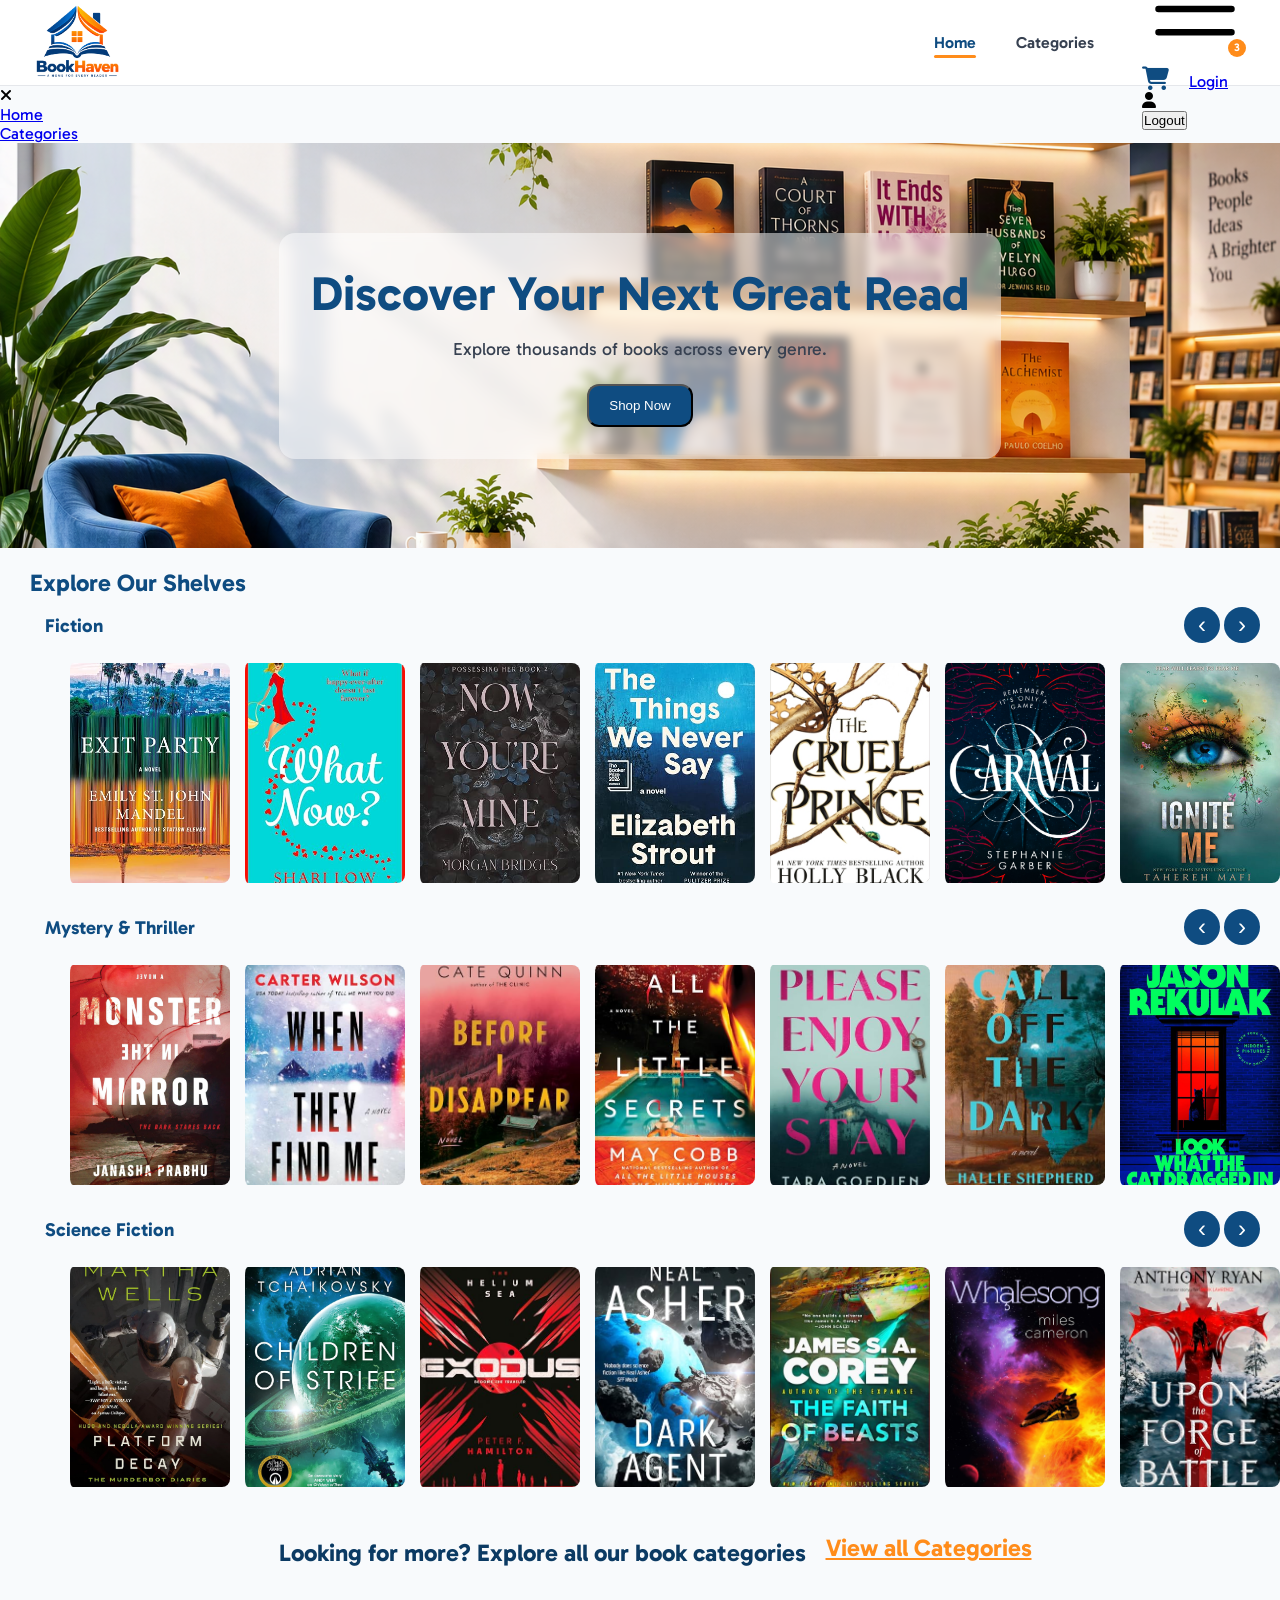
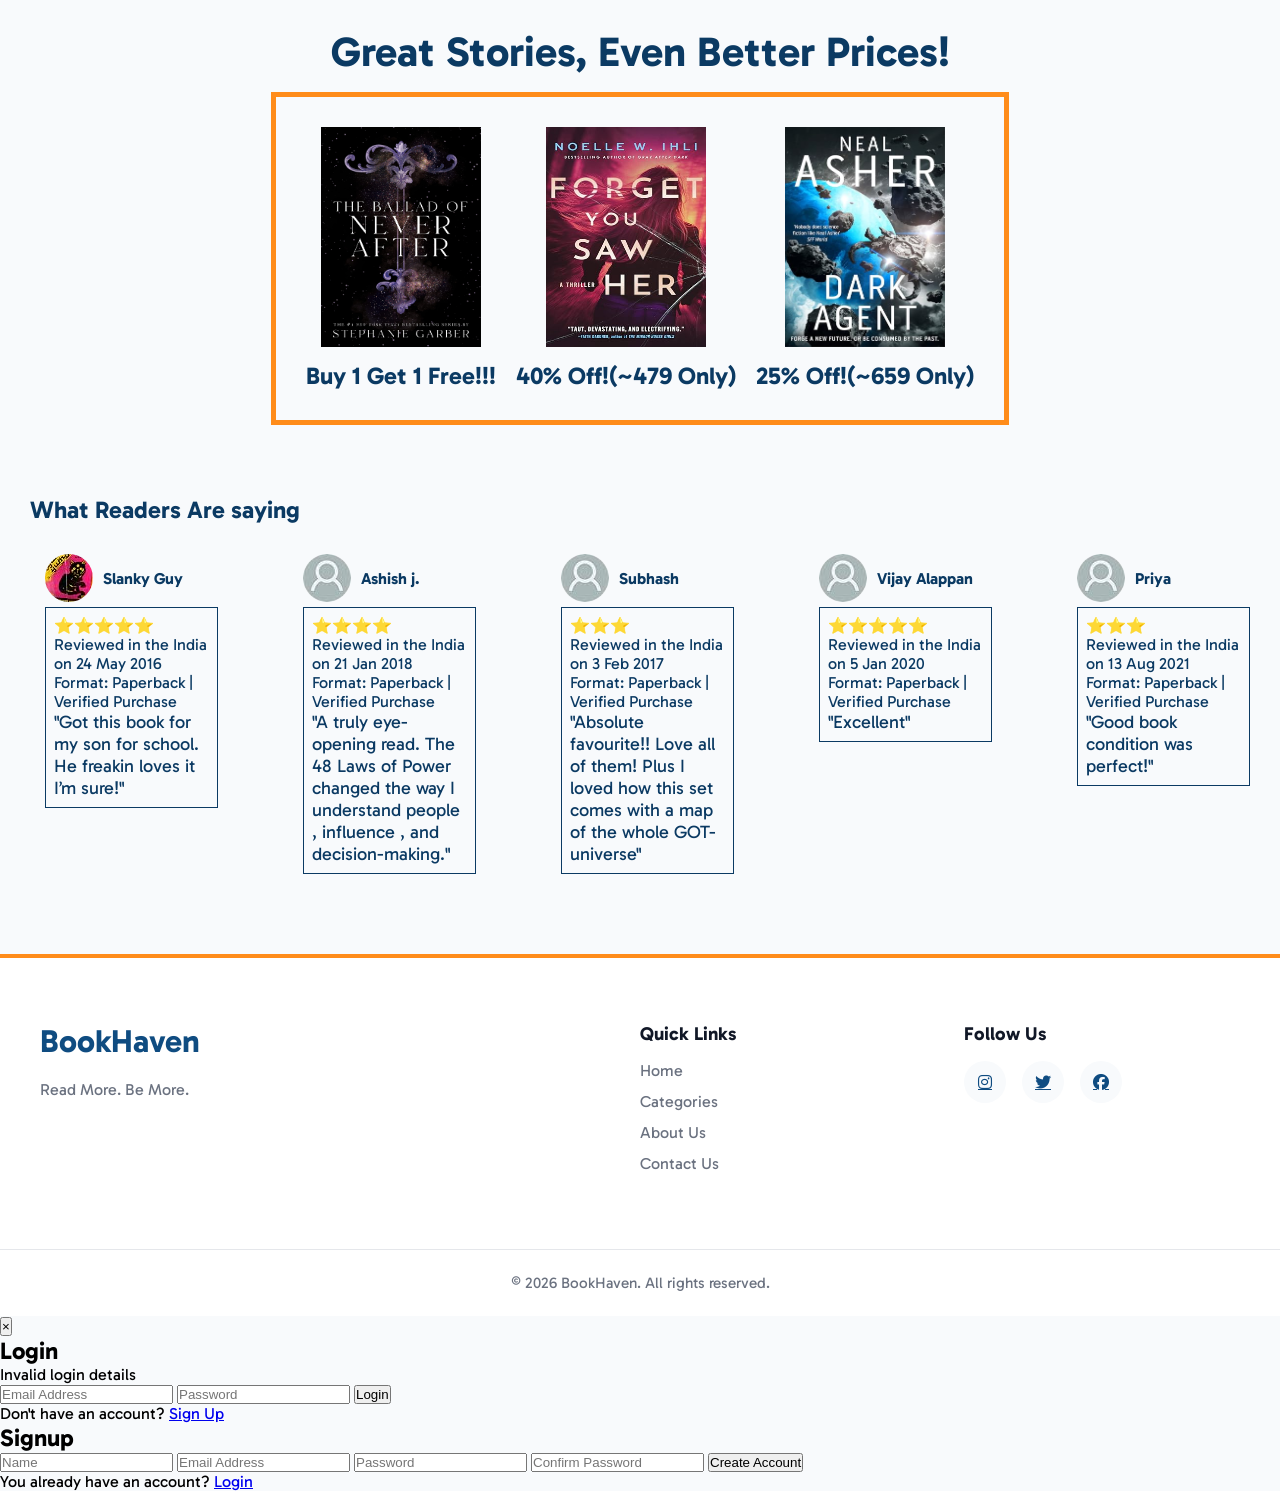
==== commit a730d2c6: "Updated cart count in other pages too" ====
--- a/index.html
+++ b/index.html
@@ -25,16 +25,15 @@
                     <a href="./categories.html">Categories</a>
                 </nav>
 
-                <svg xmlns="http://www.w3.org/2000/svg" fill="none" viewBox="0 0 24 24" stroke-width="1.5"
-                    stroke="currentColor" class="w-8 h-8 md:hidden" id="menuIcon">
-                    <path stroke-linecap="round" stroke-linejoin="round"
-                        d="M3.75 6.75h16.5M3.75 12h16.5m-16.5 5.25h16.5" />
-                </svg>
-
                 <div class="nav-actions">
+                    <svg xmlns="http://www.w3.org/2000/svg" fill="none" viewBox="0 0 24 24" stroke-width="1.5"
+                        stroke="currentColor" class="w-8 h-8 md:hidden" id="menuIcon">
+                        <path stroke-linecap="round" stroke-linejoin="round"
+                            d="M3.75 6.75h16.5M3.75 12h16.5m-16.5 5.25h16.5" />
+                    </svg>
                     <a href="./cart.html" class="cart-btn">
                         <i class="fa-solid fa-cart-shopping"></i>
-                        <span class="cart-count">2</span>
+                        <span class="cart-count">3</span>
                     </a>
                     <!-- Show before login -->
                     <a href="#" class="login-btn" id="loginBtn">
--- a/style.css
+++ b/style.css
@@ -6,15 +6,6 @@
 body {
     font-family: "Gabarito", sans-serif;
     background-color: #F8FAFC;
-}
-
-.hidden {
-    display: none;
-}
-
-.shown,
-.mobile-hidden {
-    display: block;
 }
 
 /* header section */
@@ -78,12 +69,6 @@
     width: 100%;
 }
 
-.nav-actions {
-    display: flex;
-    align-items: center;
-    gap: 1rem;
-}
-
 .cart-btn {
     position: relative;
     text-decoration: none;
@@ -111,109 +96,6 @@
     justify-content: center;
 }
 
-.login-btn {
-    background: #0F4C81;
-    color: #FFF;
-    text-decoration: none;
-    padding: 10px 22px;
-    border-radius: 10px;
-    font-weight: 600;
-    transition: .3s;
-}
-
-.login-btn:hover {
-    background: #0B3A63;
-}
-
-.user-section {
-    display: flex;
-    align-items: center;
-    gap: 12px;
-}
-
-.user-greeting {
-    display: flex;
-    align-items: center;
-    gap: 8px;
-    padding: 10px 14px;
-    background: #F8FAFC;
-    border: 1px solid #E5E7EB;
-    border-radius: 10px;
-    color: #0F4C81;
-    font-weight: 600;
-}
-
-.user-greeting i {
-    font-size: 14px;
-}
-
-.logout-btn {
-    border: none;
-    background: #FFF1F2;
-    color: #DC2626;
-    padding: 10px 16px;
-    border-radius: 10px;
-    font-weight: 600;
-    cursor: pointer;
-    transition: 0.3s;
-}
-
-.logout-btn:hover {
-    background: #FEE2E2;
-}
-
-.user-section.hidden {
-    display: none;
-}
-
-#menuIcon {
-    display: none;
-}
-
-#sidenav {
-    position: fixed;
-    color: #FFF;
-    z-index: 9999;
-    top: 0;
-    right: 0;
-    transition-property: all;
-    transition-timing-function: cubic-bezier(0.4, 0, 0.2, 1);
-    transition-duration: 1ms;
-    background-color: #FF8C1A;
-    width: 50%;
-    height: 100vh;
-    left: -50%;
-}
-
-.sidenav-close {
-    text-align: right;
-    padding: 1.25rem;
-}
-
-.sidenav-close p {
-    display: inline;
-    cursor: pointer;
-}
-
-#sidenav ul {
-    display: flex;
-    flex-direction: column;
-    row-gap: 2.5rem;
-    padding-left: 1.25rem;
-    text-align: left;
-    list-style: none;
-}
-
-#sidenav ul li a {
-    text-decoration: none;
-    color: #FFF;
-}
-
-#sidenav ul li a:hover,
-#sidenav ul li a.active {
-    text-decoration: underline;
-}
-
 /* hero banner section */
 .hero {
     width: 100%;
@@ -229,7 +111,6 @@
 .hero-content {
     background: rgba(255, 255, 255, 0.5);
     padding: 2rem;
-    padding: 2rem;
     border-radius: 16px;
     backdrop-filter: blur(5px);
     margin: auto;
@@ -263,7 +144,7 @@
 /* explore section */
 .Bcategories {
     margin-top: 20px;
-    padding: 0 10px;
+    margin-left: 30px;
 }
 
 .Bcategories__content--heading {
@@ -271,7 +152,7 @@
 }
 
 .Bcategories__list {
-    padding: 0 15px;
+    margin-left: 15px;
 }
 
 .Bcategories__list--items {
@@ -286,6 +167,7 @@
     display: flex;
     justify-content: space-between;
     align-items: center;
+    margin-right: 20px;
 }
 
 .scroll-buttons {
@@ -318,6 +200,8 @@
     padding: 10px 0 16px;
     scroll-behavior: smooth;
     scrollbar-width: none;
+    margin-top: 10px;
+    margin-left: 20px;
 }
 
 .Bcategories__list--image::-webkit-scrollbar {
@@ -382,13 +266,14 @@
 }
 
 .readersReview__container {
-    display: grid;
-    grid-template-columns: repeat(5, 1fr);
-    gap: 20px;
+    display: flex;
+    gap: 70px;
 }
 
 .readersReview__box {
-    height: 100%;
+    width: 15%;
+    margin-top: 30px;
+    margin-left: 15px;
 }
 
 .readersReview__box--heading {
@@ -491,189 +376,9 @@
     font-size: 0.95rem;
 }
 
-/* login modal popup */
-.modal-overlay {
-    position: fixed;
-    inset: 0;
-    background: rgba(0, 0, 0, 0.5);
-    backdrop-filter: blur(4px);
-    display: none;
-    justify-content: center;
-    align-items: center;
-    z-index: 1000;
-}
-
-.modal-overlay.show {
-    display: flex;
-}
-
-.modal {
-    position: relative;
-    width: 400px;
-    max-width: 90%;
-    background: white;
-    padding: 2rem;
-    border-radius: 20px;
-    box-shadow: 0 20px 50px rgba(0, 0, 0, .15);
-}
-
-.modal h2 {
-    color: #0F4C81;
-    margin-bottom: 1.5rem;
-}
-
-.modal input {
-    width: 100%;
-    padding: 12px;
-    margin-bottom: 1rem;
-    border: 1px solid #D1D5DB;
-    border-radius: 8px;
-    box-sizing: border-box;
-}
-
-.submit-btn {
-    width: 100%;
-    background: #0F4C81;
-    color: white;
-    border: none;
-    padding: 12px;
-    border-radius: 8px;
-    cursor: pointer;
-}
-
-.submit-btn:hover {
-    background: #0B3A63;
-}
-
-.close-btn {
-    position: absolute;
-    top: 15px;
-    right: 20px;
-    border: none;
-    background: transparent;
-    font-size: 24px;
-    cursor: pointer;
-}
-
-.switch-text {
-    margin-top: 10px;
-}
-
-.msg-container {
-    margin-bottom: 10px;
-    padding: 10px;
-}
-
-.success {
-    background-color: #96f2d5;
-    border: 1px solid #08dd9a;
-}
-
-.error {
-    background-color: #e89d9d;
-    border: 1px solid #dd1919;
-}
-
-/** media queries **/
-@media screen and (max-width: 800px) {
-    .mobile-hidden {
-        display: none;
-    }
-
-    .navbar {
-        padding: 0 0.5rem;
-    }
-
-    .logo img {
-        width: 70px;
-    }
-
-    .nav-links {
-        display: none;
-    }
-
-    #menuIcon {
-        display: flex;
-        width: 2rem;
-        height: 2rem;
-    }
-
-    .hero-content {
-        padding: 1rem;
-    }
-
-    .hero h1 {
-        font-size: 1.5rem;
-    }
-
-    .hero p {
-        font-size: 0.75rem;
-    }
-
-    .hero button {
-        padding: 10px 15px;
-        font-size: 0.75rem;
-    }
-
-    .Bcategories {
-        margin-top: 20px;
-        margin-left: 0;
-        padding: 0 10px;
-    }
-
-    .Bcategories__list,
-    .Bcategories__list--image {
-        margin-left: 0;
-    }
-
-    .category--header {
-        margin-right: 0;
-    }
-
-    .viewMoreCategory {
-        gap: 5px;
-    }
-
-    .viewMoreCategory h1 {
-        font-size: 1.5rem;
-    }
-
-    .viewMoreCategory a {
-        font-size: 0.75rem;
-    }
-
-    .specialOffer {
-        margin-top: 40px;
-    }
-
-    .specialOffer h1 {
-        font-size: 2rem;
-    }
-
-    .specialOffer__container {
-        padding: 20px 10px;
-    }
-
-    .readersReview {
-        margin: 0;
-        margin-top: 50px;
-        padding: 0 10px;
-    }
-
-    .readersReview__container {
-        display: grid;
-        grid-template-columns: 1fr;
-        width: 100%;
-        gap: 0;
-    }
-
-    .readersReview__box {
-        margin-top: 15px;
-        margin-left: 0;
-        width: auto;
-    }
-
-    .footer-container {
-        grid-template-columns: 1fr;
+@media screen and (max-width:750px) {
+    .specialOffer__container{
+        flex-direction: column;
+        padding: 20px;
     }
 }
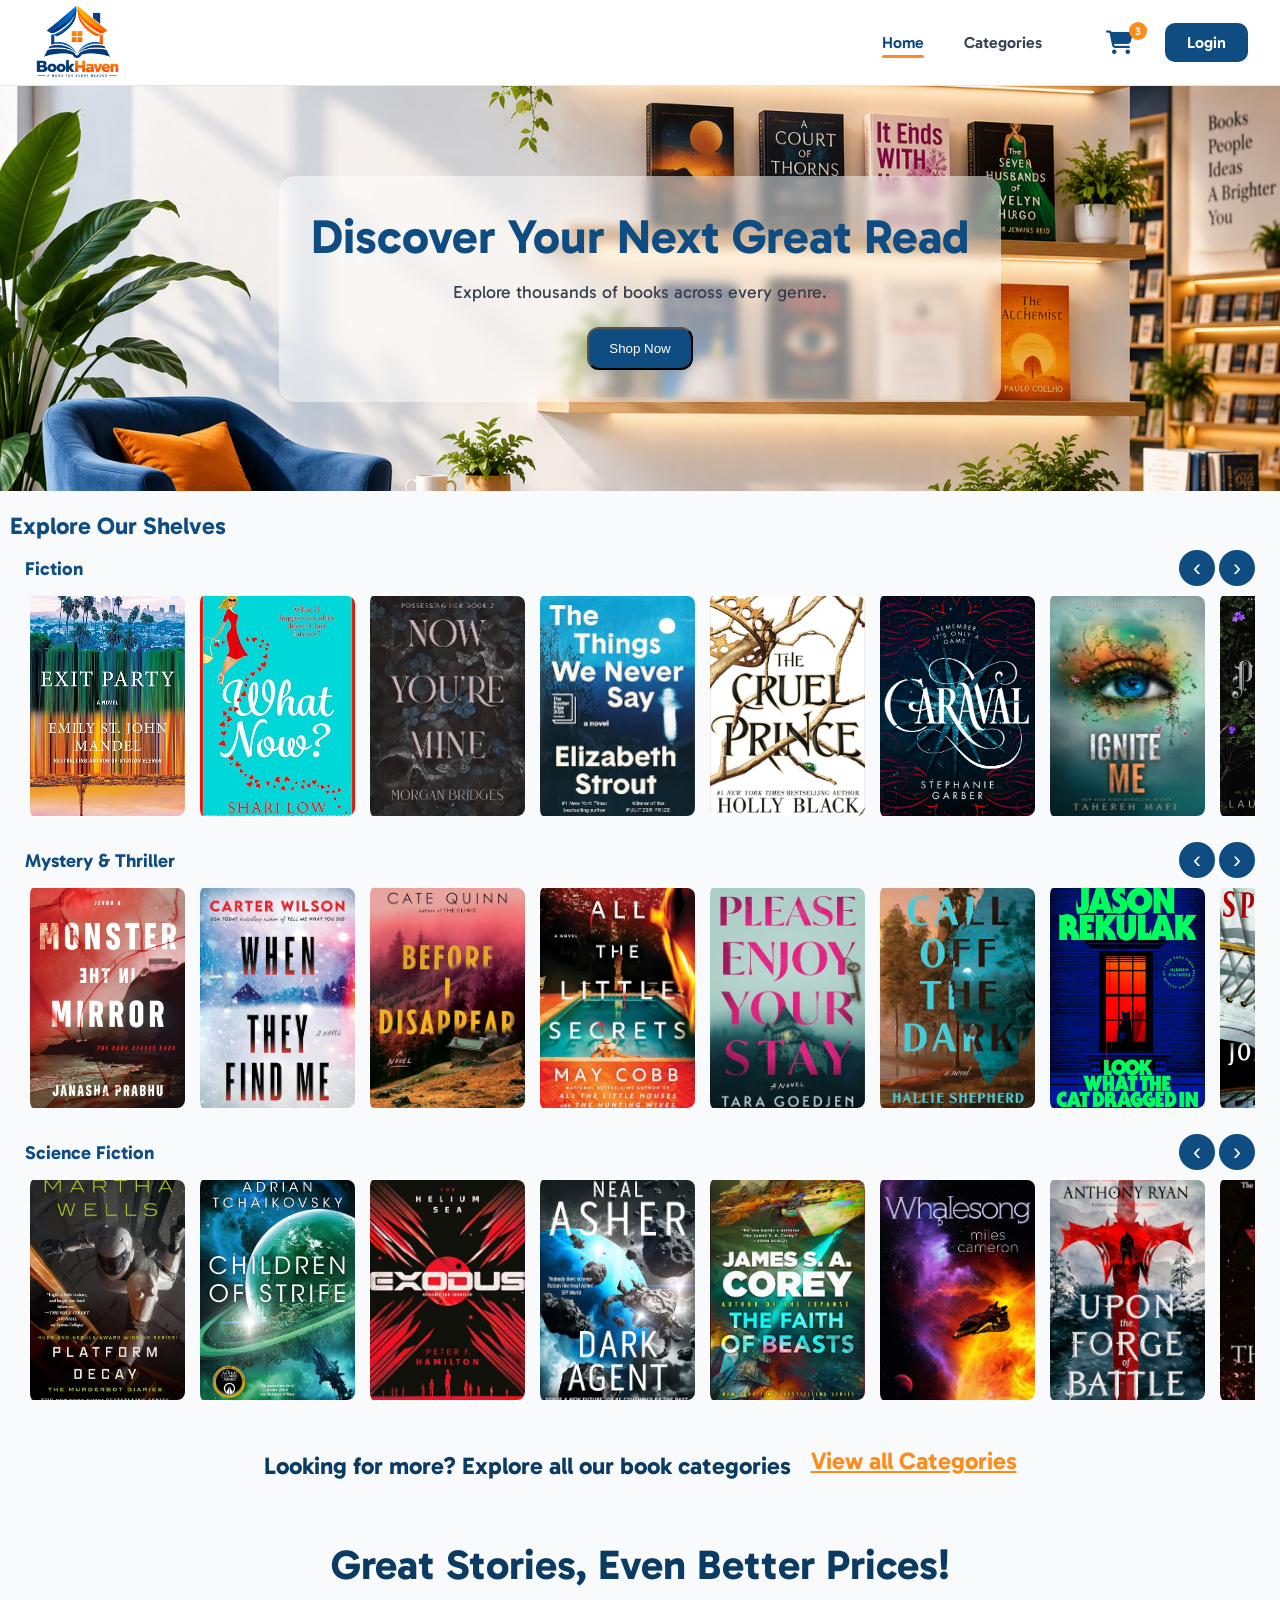
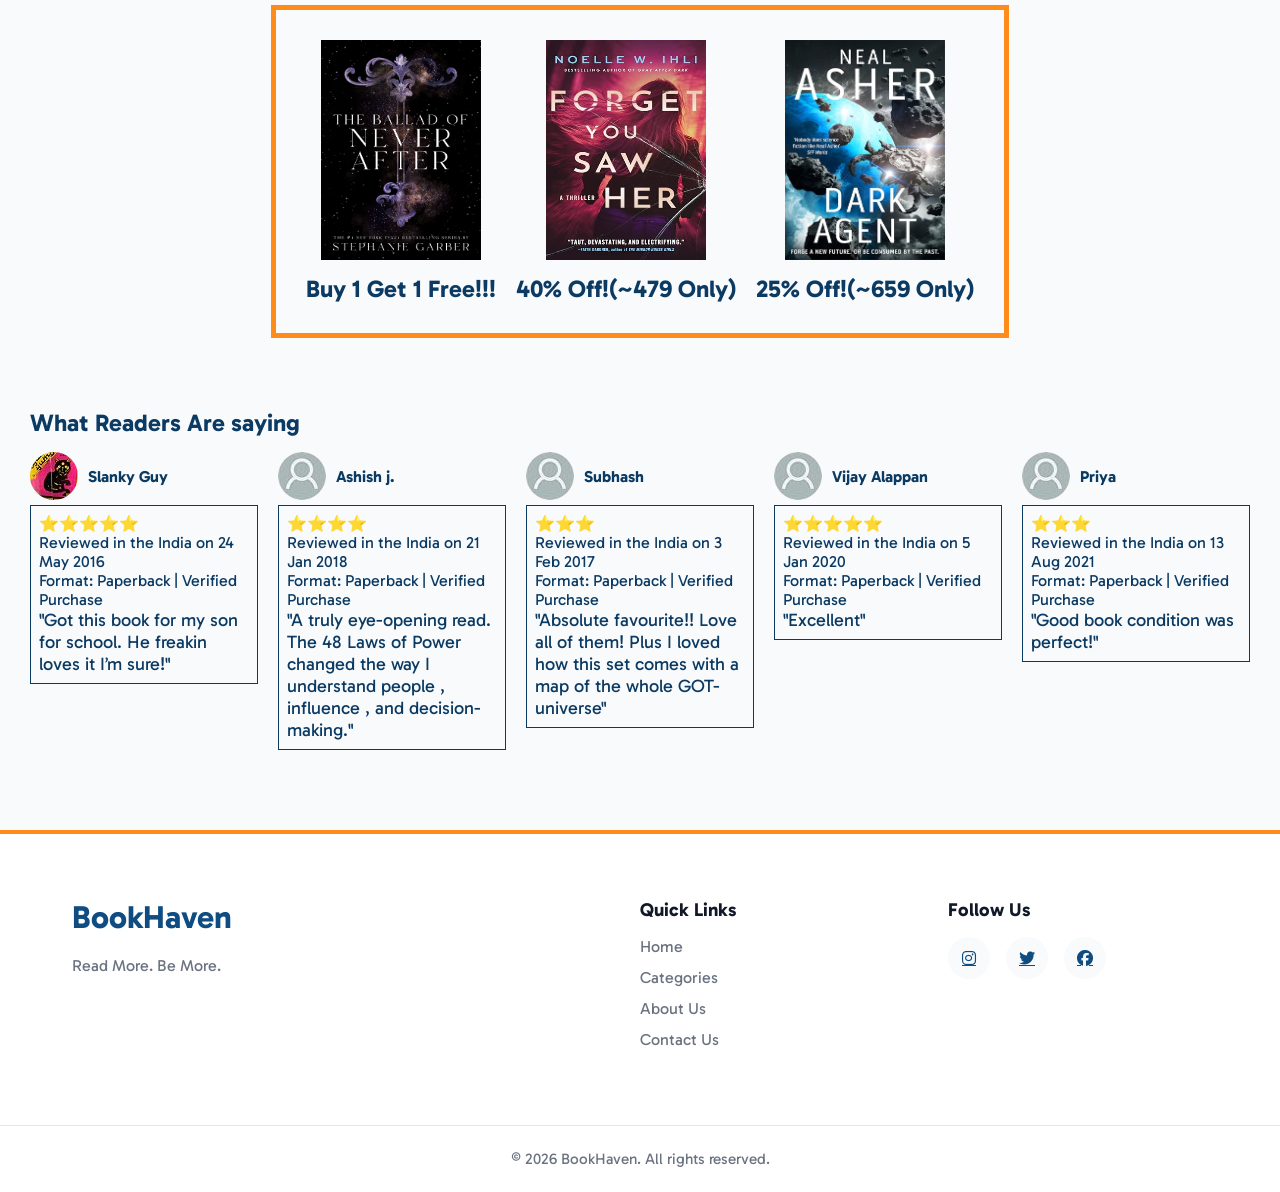
==== commit 5505cd8a: "Fixed cart logo style issue" ====
--- a/index.html
+++ b/index.html
@@ -31,7 +31,7 @@
                         <path stroke-linecap="round" stroke-linejoin="round"
                             d="M3.75 6.75h16.5M3.75 12h16.5m-16.5 5.25h16.5" />
                     </svg>
-                    <a href="./cart.html" class="cart-btn">
+                    <a href="./cart.html" class="cart-btn-logo">
                         <i class="fa-solid fa-cart-shopping"></i>
                         <span class="cart-count">3</span>
                     </a>
--- a/style.css
+++ b/style.css
@@ -1,11 +1,27 @@
 * {
     margin: 0;
     padding: 0;
+    box-sizing: border-box;
 }
 
 body {
     font-family: "Gabarito", sans-serif;
     background-color: #F8FAFC;
+}
+
+.container{
+    width:100%;
+    max-width:none;
+    margin: 0;
+}
+
+.hidden {
+    display: none;
+}
+
+.shown,
+.mobile-hidden {
+    display: block;
 }
 
 /* header section */
@@ -69,7 +85,13 @@
     width: 100%;
 }
 
-.cart-btn {
+.nav-actions {
+    display: flex;
+    align-items: center;
+    gap: 1rem;
+}
+
+.cart-btn-logo {
     position: relative;
     text-decoration: none;
     color: #0F4C81;
@@ -77,7 +99,7 @@
     padding: 10px 16px;
 }
 
-.cart-btn i {
+.cart-btn-logo i {
     font-size: 24px;
 }
 
@@ -96,6 +118,109 @@
     justify-content: center;
 }
 
+.login-btn {
+    background: #0F4C81;
+    color: #FFF;
+    text-decoration: none;
+    padding: 10px 22px;
+    border-radius: 10px;
+    font-weight: 600;
+    transition: .3s;
+}
+
+.login-btn:hover {
+    background: #0B3A63;
+}
+
+.user-section {
+    display: flex;
+    align-items: center;
+    gap: 12px;
+}
+
+.user-greeting {
+    display: flex;
+    align-items: center;
+    gap: 8px;
+    padding: 10px 14px;
+    background: #F8FAFC;
+    border: 1px solid #E5E7EB;
+    border-radius: 10px;
+    color: #0F4C81;
+    font-weight: 600;
+}
+
+.user-greeting i {
+    font-size: 14px;
+}
+
+.logout-btn {
+    border: none;
+    background: #FFF1F2;
+    color: #DC2626;
+    padding: 10px 16px;
+    border-radius: 10px;
+    font-weight: 600;
+    cursor: pointer;
+    transition: 0.3s;
+}
+
+.logout-btn:hover {
+    background: #FEE2E2;
+}
+
+.user-section.hidden {
+    display: none;
+}
+
+#menuIcon {
+    display: none;
+}
+
+#sidenav {
+    position: fixed;
+    color: #FFF;
+    z-index: 9999;
+    top: 0;
+    right: 0;
+    transition-property: all;
+    transition-timing-function: cubic-bezier(0.4, 0, 0.2, 1);
+    transition-duration: 1ms;
+    background-color: #FF8C1A;
+    width: 50%;
+    height: 100vh;
+    left: -50%;
+}
+
+.sidenav-close {
+    text-align: right;
+    padding: 1.25rem;
+}
+
+.sidenav-close p {
+    display: inline;
+    cursor: pointer;
+}
+
+#sidenav ul {
+    display: flex;
+    flex-direction: column;
+    row-gap: 2.5rem;
+    padding-left: 1.25rem;
+    text-align: left;
+    list-style: none;
+}
+
+#sidenav ul li a {
+    text-decoration: none;
+    color: #FFF;
+}
+
+#sidenav ul li a:hover,
+#sidenav ul li a.active {
+    text-decoration: underline;
+}
+
 /* hero banner section */
 .hero {
     width: 100%;
@@ -111,6 +236,7 @@
 .hero-content {
     background: rgba(255, 255, 255, 0.5);
     padding: 2rem;
+    padding: 2rem;
     border-radius: 16px;
     backdrop-filter: blur(5px);
     margin: auto;
@@ -144,7 +270,7 @@
 /* explore section */
 .Bcategories {
     margin-top: 20px;
-    margin-left: 30px;
+    padding: 0 10px;
 }
 
 .Bcategories__content--heading {
@@ -152,7 +278,7 @@
 }
 
 .Bcategories__list {
-    margin-left: 15px;
+    padding: 0 15px;
 }
 
 .Bcategories__list--items {
@@ -167,7 +293,6 @@
     display: flex;
     justify-content: space-between;
     align-items: center;
-    margin-right: 20px;
 }
 
 .scroll-buttons {
@@ -200,8 +325,6 @@
     padding: 10px 0 16px;
     scroll-behavior: smooth;
     scrollbar-width: none;
-    margin-top: 10px;
-    margin-left: 20px;
 }
 
 .Bcategories__list--image::-webkit-scrollbar {
@@ -266,27 +389,216 @@
 }
 
 .readersReview__container {
-    display: flex;
-    gap: 70px;
+    display: grid;
+    grid-template-columns: repeat(5, 1fr);
+    gap: 20px;
 }
 
 .readersReview__box {
-    width: 15%;
-    margin-top: 30px;
-    margin-left: 15px;
+    height: 100%;
 }
 
 .readersReview__box--heading {
     display: flex;
     align-items: center;
     gap: 10px;
-
+    margin-top: 15px;
 }
 
 .readersReview__box--content {
     margin-top: 5px;
     border: solid 1px #0B3A63;
     padding: 8px;
+}
+
+
+/*body section*/
+.book-card{
+    display:grid;
+    grid-template-columns: repeat(8,1fr);
+    gap:10px;
+    padding: 20px;
+}
+.category-card{
+    padding:10px 5px;
+    text-align: center;
+    border-radius: 10px;
+    border: 2px solid white;
+    transition: 0.3s;
+}
+.category-card span{
+    font-size: 35px;
+}
+.category-card p{
+    color:grey;
+    font-size: 15px;
+}
+.category-card:nth-child(1){background-color:#e0ffff;}
+.category-card:nth-child(2){background-color: #add8e6;}
+.category-card:nth-child(3){background-color:#fafad2;}
+.category-card:nth-child(4){background-color:#d3d3d3;}
+.category-card:nth-child(5){background-color:#87cefa;}
+.category-card:nth-child(6){background-color: #ffc6f1;}
+.category-card:nth-child(7){background-color:  #f8f0e5;}
+.category-card:nth-child(8){background-color:#e0ffff;}
+
+.category-card:hover{
+    border:solid 2px orange;
+    transform: translateY(-5px);
+}
+.books-banner{
+    background-color:snow;
+    display:flex;
+    width:100%;
+    height: 300px;
+    align-items: center;
+    box-sizing: border-box;
+    padding:20px 30px;
+    
+}
+.books-text{
+    width:70%;
+    padding:15px;
+}
+
+.welcome-image{
+    width: 100%;
+    height: 280px;
+
+}
+.welcome-image img{
+    width: 100%;
+    height:100%;
+    object-fit: cover;
+}
+
+.book-section {
+    padding: 20px 40px;
+}
+
+.book-list {
+    display: flex;
+    justify-content: space-between;
+    align-items: center;
+    margin-bottom: 25px;
+}
+.book-list.active {
+    border: 2px solid #d4774e;
+    background-color: #fff0e5;
+}
+
+.book-list h2 {
+    font-size: 25px;
+    border-left: 8px solid #e65d53;
+    padding-left: 12px;
+}
+
+#book-count {
+    color: #777;
+}
+
+
+.books-container {
+    display: grid;
+    grid-template-columns: repeat(4, 1fr);
+    gap: 25px;
+}
+.books-item {
+    padding: 15px;
+    border-radius: 10px;
+    transition: 0.3s;
+}
+.books-item:hover {
+    box-shadow: 0 5px 18px rgba(0,0,0,0.12);
+    transform: translateY(-5px);
+    background-color:#f8f0e5;
+}
+.books-item img {
+    width: 150px;
+    height: 220px;
+    object-fit: cover;
+    display: block;
+    margin: auto;
+    border-radius: 5px;
+}
+.books-item h3 {
+    font-size: 16px;
+    margin-top: 12px;
+}
+
+.Author {
+    color: #777;
+    font-size: 14px;
+    margin: 6px 0;
+}
+
+.rating {
+    color: #e5a52d;
+    margin: 8px 0;
+}
+
+.price {
+    color:darkred;
+    font-size: 20px;
+    font-weight: bold;
+    margin: 8px 0;
+}
+.cart-btn {
+    width: 100%;
+    background: #16805e;
+    color: white;
+    padding: 12px;
+    border: none;
+    border-radius: 6px;
+    cursor: pointer;
+    margin-top: 8px;
+}
+
+.cart-btn:hover {
+    background: #105b43;
+}
+.offers{
+    display: flex;
+    align-items: center;
+    background-color:#fafad2;
+    color: black;
+    padding: 10px;
+    margin: 25px 8px;
+    gap: 10px;
+}
+.offer-image{
+    flex:1;
+}
+.offer-image img{
+    margin-left: 20%;
+    width:55%;
+    height:300px;
+    object-fit: cover;
+}
+
+.one{
+    flex:1;
+}
+.one h1{
+    color:palevioletred;
+    font-size: 40px;
+    margin-bottom: 8px;
+}
+.one h2{
+    font-size: 25px;
+    margin-bottom: 10px;
+}
+.one button{
+    padding: 10px 20px;
+    background-color: white;
+    color: black;
+    border:none;
+    border-radius: 8px;
+    font-size: 15px;
+    cursor: pointer;
+}
+.one button:hover{
+    background-color: gold;
 }
 
 
@@ -376,9 +688,361 @@
     font-size: 0.95rem;
 }
 
-@media screen and (max-width:750px) {
-    .specialOffer__container{
+/* login modal popup */
+.modal-overlay {
+    position: fixed;
+    inset: 0;
+    background: rgba(0, 0, 0, 0.5);
+    backdrop-filter: blur(4px);
+    display: none;
+    justify-content: center;
+    align-items: center;
+    z-index: 1000;
+}
+
+.modal-overlay.show {
+    display: flex;
+}
+
+.modal {
+    position: relative;
+    width: 400px;
+    max-width: 90%;
+    background: white;
+    padding: 2rem;
+    border-radius: 20px;
+    box-shadow: 0 20px 50px rgba(0, 0, 0, .15);
+}
+
+.modal h2 {
+    color: #0F4C81;
+    margin-bottom: 1.5rem;
+}
+
+.modal input {
+    width: 100%;
+    padding: 12px;
+    margin-bottom: 1rem;
+    border: 1px solid #D1D5DB;
+    border-radius: 8px;
+    box-sizing: border-box;
+}
+
+.submit-btn {
+    width: 100%;
+    background: #0F4C81;
+    color: white;
+    border: none;
+    padding: 12px;
+    border-radius: 8px;
+    cursor: pointer;
+}
+
+.submit-btn:hover {
+    background: #0B3A63;
+}
+
+.close-btn {
+    position: absolute;
+    top: 15px;
+    right: 20px;
+    border: none;
+    background: transparent;
+    font-size: 24px;
+    cursor: pointer;
+}
+
+.switch-text {
+    margin-top: 10px;
+}
+
+.msg-container {
+    margin-bottom: 10px;
+    padding: 10px;
+}
+
+.success {
+    background-color: #96f2d5;
+    border: 1px solid #08dd9a;
+}
+
+.error {
+    background-color: #e89d9d;
+    border: 1px solid #dd1919;
+}
+
+/*cart session*/
+/* Cart page styles — load AFTER style.css. Every class is prefixed "cart-" / "sum-" so nothing clashes. */
+.cart-page{
+  --c-green:#0b7a5a; --c-dark:#0e4a43; --c-orange:#f15a24;
+  --c-text:#1d2b2a; --c-muted:#5f6b6a; --c-line:#e6ecea;
+  font-family:'Gabarito',system-ui,sans-serif; color:var(--c-text);
+  max-width:1180px; margin:0 auto; padding:0 24px 56px;
+}
+.cart-page a{text-decoration:none;color:inherit}
+.cart-page button{font:inherit;cursor:pointer;border:0;background:none}
+
+.cart-hero{background:linear-gradient(100deg,#fdf1e4,#f6efe3 55%,#dfeadf);border-radius:16px;padding:36px 32px;margin:20px 0 8px}
+.cart-crumbs{font-size:15px;color:var(--c-orange);margin-bottom:10px}
+.cart-crumbs i{font-size:11px;margin:0 6px}
+.cart-hero h1{font-size:clamp(32px,5vw,46px);line-height:1.1;margin-bottom:6px}
+.cart-hero p:last-child{font-size:18px}
+
+.cart-count-title{font-size:22px;margin:28px 0 18px}
+.cart-layout{display:grid;grid-template-columns:1fr 340px;gap:32px;align-items:start}
+
+.cart-items{display:flex;flex-direction:column;gap:18px}
+.cart-item{display:grid;grid-template-columns:1fr 2fr auto auto;align-items:center;gap:24px;
+  background:#fff;border:1px solid var(--c-line);border-radius:14px;padding:16px;box-shadow:0 2px 8px rgba(20,60,50,.05)}
+.cart-info h3{font-size:19px;font-weight:600}
+.cart-author{color:var(--c-muted);font-size:15px}
+.cart-rating{font-size:14px;color:var(--c-muted);margin:6px 0}
+.cart-stars{color:#f5a623;letter-spacing:1px}
+.cart-price b{color:var(--c-orange);font-size:22px;font-weight:600;margin-right:8px}
+.cart-price s{color:var(--c-muted)}
+
+.cart-qty{display:flex;align-items:center;background:#f1f5f4;border:1px solid var(--c-line);border-radius:8px}
+.cart-qty button{width:40px;height:40px;font-size:13px;border-radius:8px;color:var(--c-text)}
+.cart-qty button:hover{background:#e3ece9}
+.cart-qty span{min-width:40px;line-height:40px;text-align:center;font-weight:500;background:#fff}
+.cart-remove{color:var(--c-orange);font-size:15px;white-space:nowrap}
+.cart-remove:hover{text-decoration:underline}
+.cart-empty{text-align:center;padding:48px 0;color:var(--c-muted)}
+.cart-empty p{margin-bottom:16px}
+
+/* CSS-drawn covers: swap for <img> when you have cover images */
+.cart-cover{grid-row: span 2;width:120px;height:146px;border-radius:3px;padding:10px 8px;display:flex;flex-direction:column;
+  justify-content:space-between;text-align:center;box-shadow:3px 4px 10px rgba(0,0,0,.2);overflow:hidden}
+.cart-cover small{font-size:8px}
+.cart-cover em{font-size:9px;font-style:normal}
+.cart-cover strong{line-height:1.1}
+.cover-atomic{background:#f3efe4}.cover-atomic strong{color:#c68a2a;font-size:22px}
+.cover-psych{background:#f4f1ea}.cover-psych strong{font-size:16px}
+.cover-ikigai{background:#a9dbe6;justify-content:center;gap:10px}
+.cover-ikigai strong{font-size:19px;letter-spacing:4px}.cover-ikigai em{font-size:8px;color:#2e5864}
+
+.cart-summary{background:#fff;border:1px solid var(--c-line);border-radius:14px;padding:24px;
+  box-shadow:0 2px 8px rgba(20,60,50,.05);position:sticky;top:20px}
+.cart-summary h2{font-size:21px;margin-bottom:18px}
+.cart-summary h2 i{color:var(--c-green);margin-right:6px}
+.sum-row{display:flex;justify-content:space-between;padding:7px 0}
+.sum-discount span:last-child{color:var(--c-green);font-weight:500}
+.sum-total{border-top:1px solid var(--c-line);margin:14px 0 20px;padding-top:18px;font-weight:600;font-size:18px;align-items:center}
+.sum-total span:last-child{color:var(--c-orange);font-size:30px}
+
+.cart-btn-primary,.cart-btn-outline{display:block;width:100%;padding:14px;border-radius:8px;text-align:center;font-weight:500;margin-bottom:12px}
+.cart-btn-primary{background:var(--c-orange) !important;color:#fff}
+/* .cart-btn-primary:hover:not(:disabled){filter:brightness(.94)} */
+/* .cart-btn-primary:disabled{opacity:.5;cursor:not-allowed} */
+.cart-btn-outline{width:auto;border:1.5px solid var(--c-green);color:var(--c-dark);background:#fff}
+.cart-btn-outline:hover{background:#eef6f3}
+.cart-summary blockquote{margin-top:18px;padding:20px 16px;background:linear-gradient(135deg,#eef4ef,#faf6ea);
+  border-radius:10px;font-style:italic;color:#3d4f4c;text-align:center}
+.cart-summary cite{display:block;font-style:normal;font-size:13px;margin-top:8px}
+
+.cart-page :focus-visible{outline:2px solid var(--c-green);outline-offset:2px}
+
+/** media queries **/
+@media(max-width: 1000px) {
+    .book-card {
+        grid-template-columns: repeat(4, 1fr);
+    }
+
+    .book-container {
+        grid-template-columns: repeat(3, 1fr);
+    }
+    .offer-image img{
+        width:250px;
+        height: 250px;
+    }
+}
+
+@media (max-width:900px){
+  .cart-layout{grid-template-columns:1fr}
+  .cart-summary{position:static}
+}
+
+@media screen and (max-width: 800px) {
+    .navbar {
+        padding: 0 0.5rem;
+    }
+
+    .logo img {
+        width: 70px;
+    }
+
+    .nav-links {
+        display: none;
+    }
+
+    #menuIcon {
+        display: flex;
+        width: 2rem;
+        height: 2rem;
+    }
+
+    .hero-content {
+        padding: 1rem;
+    }
+
+    .hero h1 {
+        font-size: 1.5rem;
+    }
+
+    .hero p {
+        font-size: 0.75rem;
+    }
+
+    .hero button {
+        padding: 10px 15px;
+        font-size: 0.75rem;
+    }
+
+    .Bcategories {
+        margin-top: 20px;
+        margin-left: 0;
+        padding: 0 10px;
+    }
+
+    .Bcategories__list,
+    .Bcategories__list--image {
+        margin-left: 0;
+    }
+
+    .category--header {
+        margin-right: 0;
+    }
+
+    .viewMoreCategory {
+        gap: 5px;
+    }
+
+    .viewMoreCategory h1 {
+        font-size: 1.5rem;
+    }
+
+    .viewMoreCategory a {
+        font-size: 0.75rem;
+    }
+
+    .specialOffer {
+        margin-top: 40px;
+    }
+
+    .specialOffer h1 {
+        font-size: 2rem;
+    }
+
+    .specialOffer__container {
+        padding: 20px 10px;
         flex-direction: column;
-        padding: 20px;
-    }
-}+    }
+
+    .readersReview {
+        margin: 0;
+        margin-top: 50px;
+        padding: 0 10px;
+    }
+
+    .readersReview__container {
+        display: grid;
+        grid-template-columns: 1fr;
+        width: 100%;
+        gap: 0;
+    }
+
+    .readersReview__box {
+        margin-top: 15px;
+        margin-left: 0;
+        width: auto;
+    }
+
+    .footer-container {
+        grid-template-columns: 1fr;
+    }
+}
+
+@media (max-width:620px){
+  .cart-item{grid-template-columns:1fr 2fr;gap:14px}
+  .cart-cover{width:100px;height:128px}
+  .cart-qty,.cart-remove{grid-column:2;justify-self:start}
+}
+
+@media screen  and ( max-width:600px){
+    .books-banner {
+        flex-direction:column;
+        gap:10px;
+    }
+    .books-text{
+        width:100%;
+    }
+    .books-text h1,p{
+        font-size: 16px;
+    }
+    .welcome-image{
+        width:100%;
+        height:200px;
+    }
+    .book-card{
+        grid-template-columns:repeat(2,1fr);
+        gap:10px;
+    }
+    .category-card{
+        font-size:14px;
+        padding:25px 8px;
+    }
+    .book-section {
+        padding: 15px;
+    }
+
+    .books-container {
+        grid-template-columns: repeat(2, 1fr);
+        gap: 10px;
+    }
+
+    .book-card {
+        padding: 8px;
+    }
+
+    .book-card img {
+        width: 80%;
+        height: 120px;
+    }
+
+    .book-list {
+        flex-direction: column;
+        align-items: flex-start;
+        gap: 10px;
+    }
+    .offers{
+        display:flex;
+        flex-direction: column;
+        gap:25px;
+        margin: 15px 10px;
+        padding:15px;
+        text-align: center;
+    }
+    .offer-image{
+        width:100%;
+    }
+    .offer-image img{
+        width: 140px;
+        height:140px ;
+        object-fit: cover;
+    }
+    .one{
+        width:100%;
+        padding:10px 5px;
+        box-sizing: border-box;
+    }
+    .one h1{
+        font-size: 22px;
+    }
+    .one h2{
+        font-size: 20px;
+    }
+    .one p{
+        font-size: 14px;
+    }    
+}
+
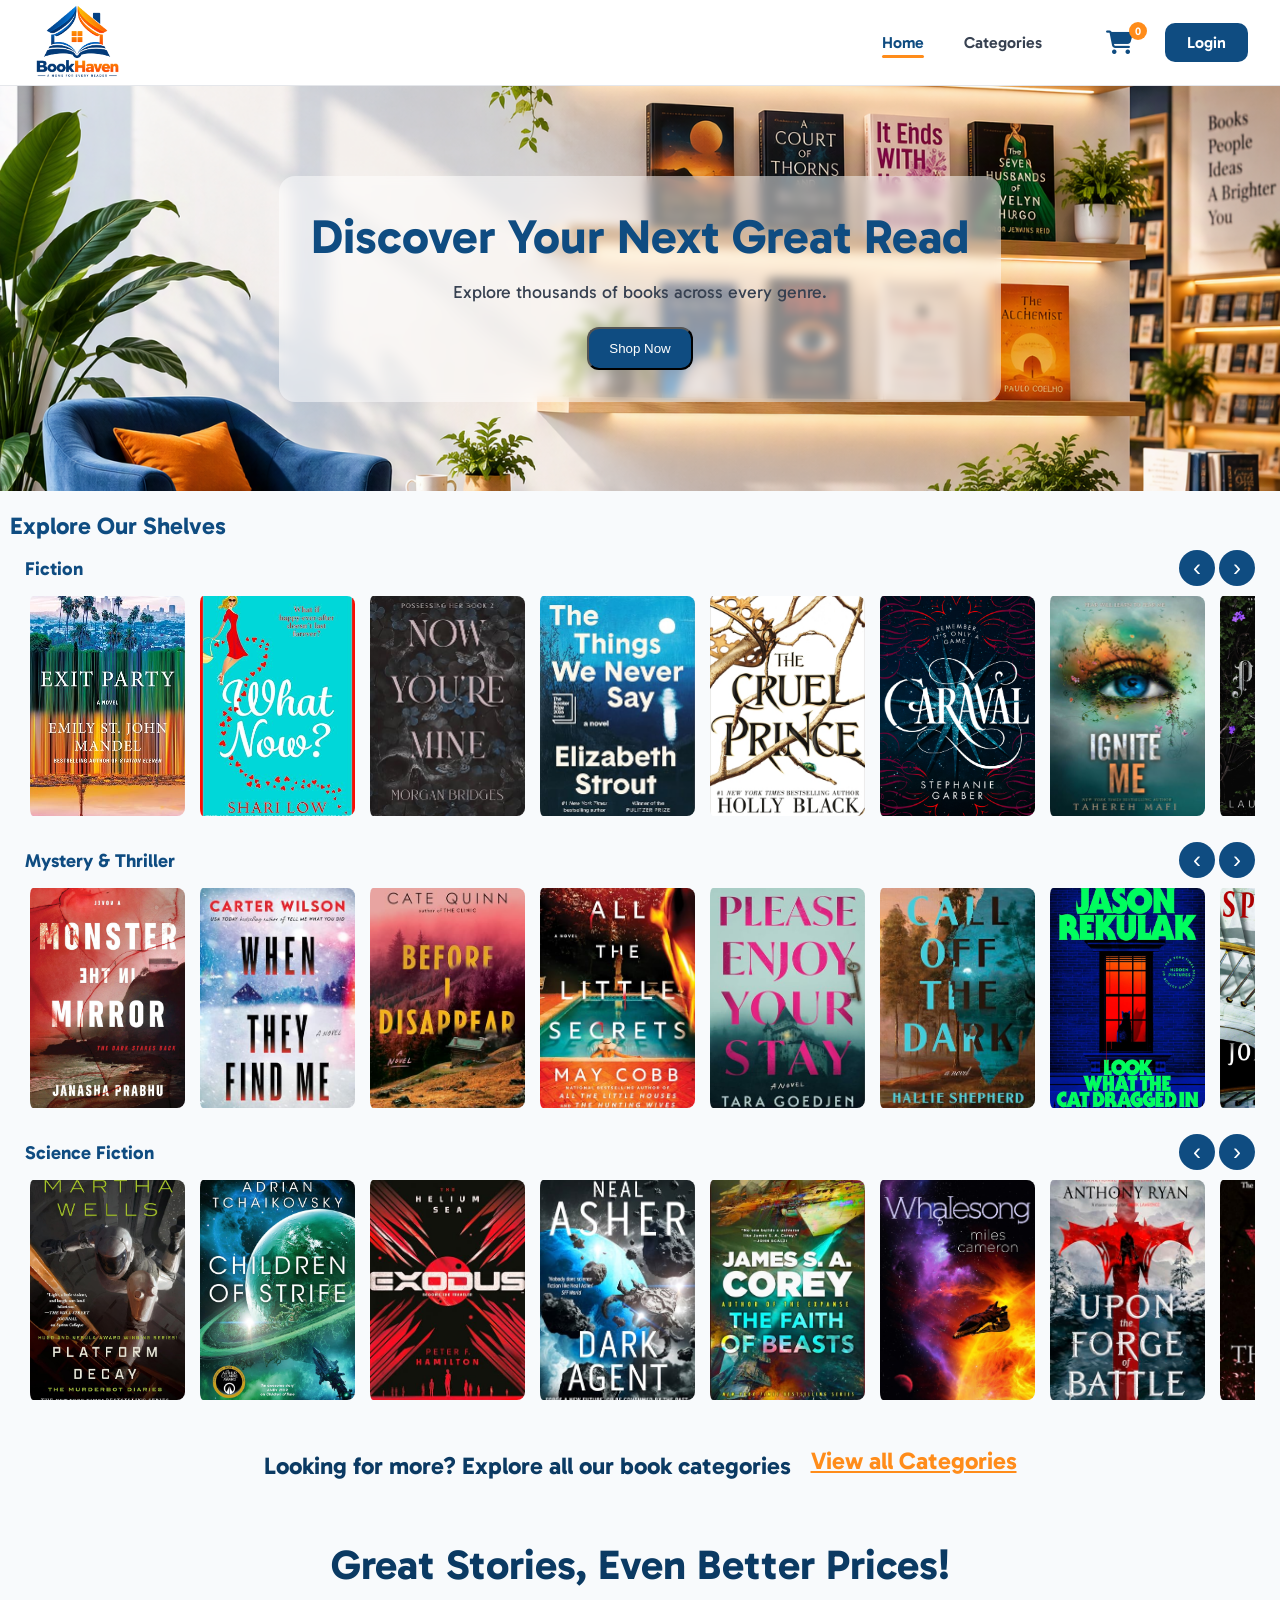
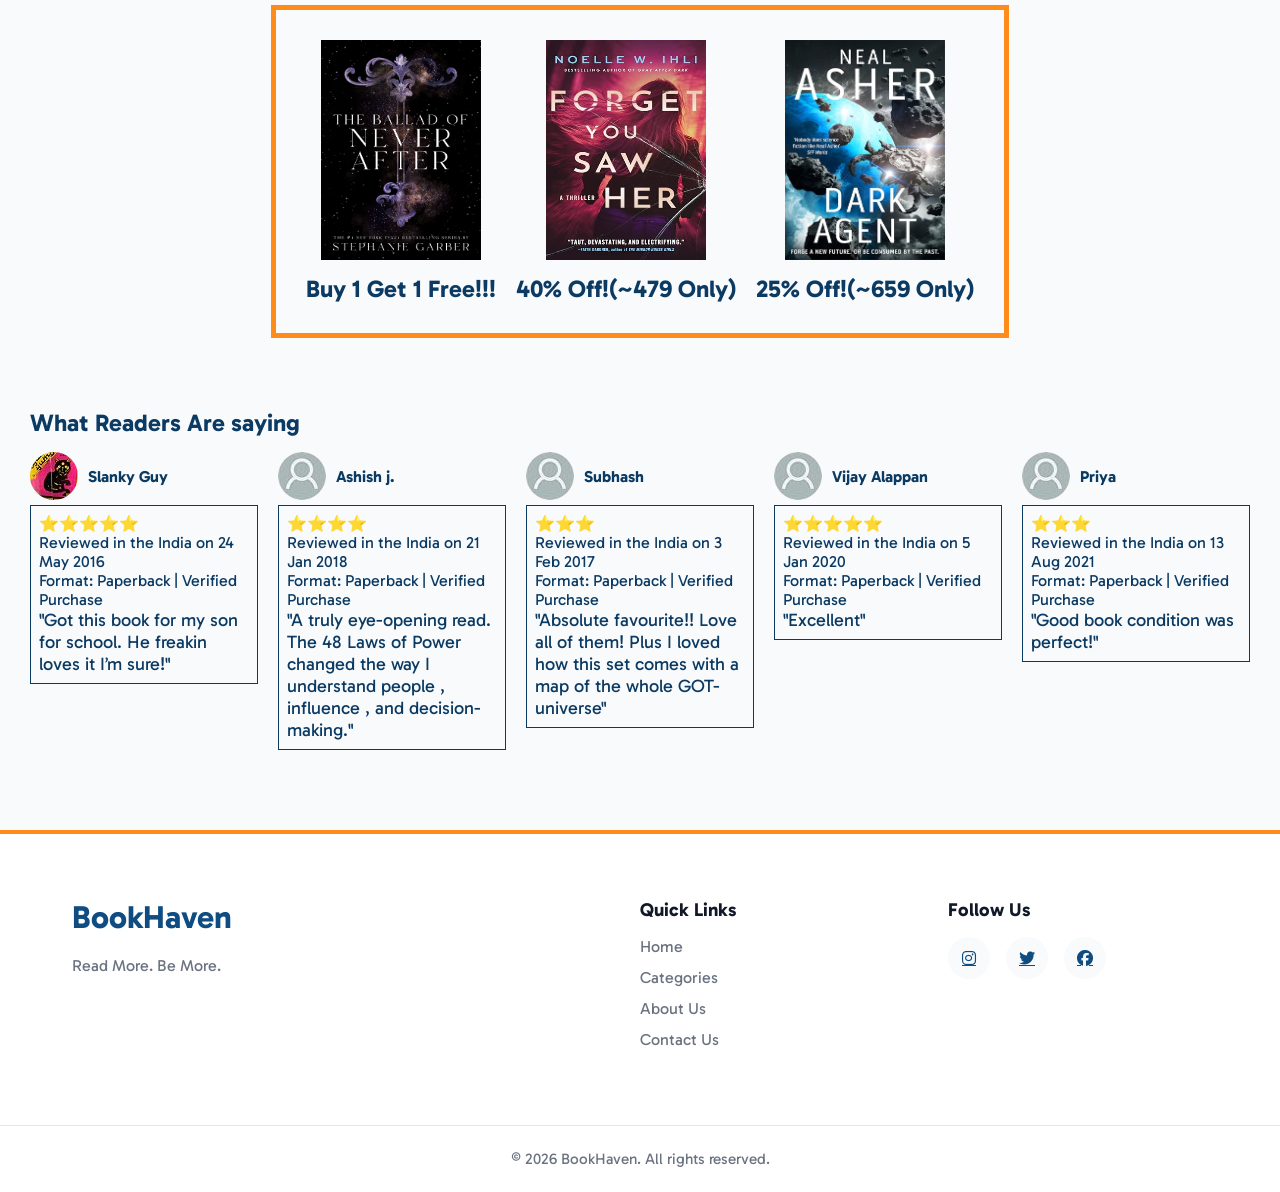
==== commit 57fb1c9d: "Worked on add to cart functionality dynamically" ====
--- a/index.html
+++ b/index.html
@@ -33,7 +33,7 @@
                     </svg>
                     <a href="./cart.html" class="cart-btn-logo">
                         <i class="fa-solid fa-cart-shopping"></i>
-                        <span class="cart-count">3</span>
+                        <span class="cart-count">0</span>
                     </a>
                     <!-- Show before login -->
                     <a href="#" class="login-btn" id="loginBtn">
--- a/style.css
+++ b/style.css
@@ -811,7 +811,7 @@
 .cart-empty p{margin-bottom:16px}
 
 /* CSS-drawn covers: swap for <img> when you have cover images */
-.cart-cover{grid-row: span 2;width:120px;height:146px;border-radius:3px;padding:10px 8px;display:flex;flex-direction:column;
+.cart-cover{grid-row: span 2;width:120px;height:146px;border-radius:3px;display:flex;flex-direction:column;
   justify-content:space-between;text-align:center;box-shadow:3px 4px 10px rgba(0,0,0,.2);overflow:hidden}
 .cart-cover small{font-size:8px}
 .cart-cover em{font-size:9px;font-style:normal}
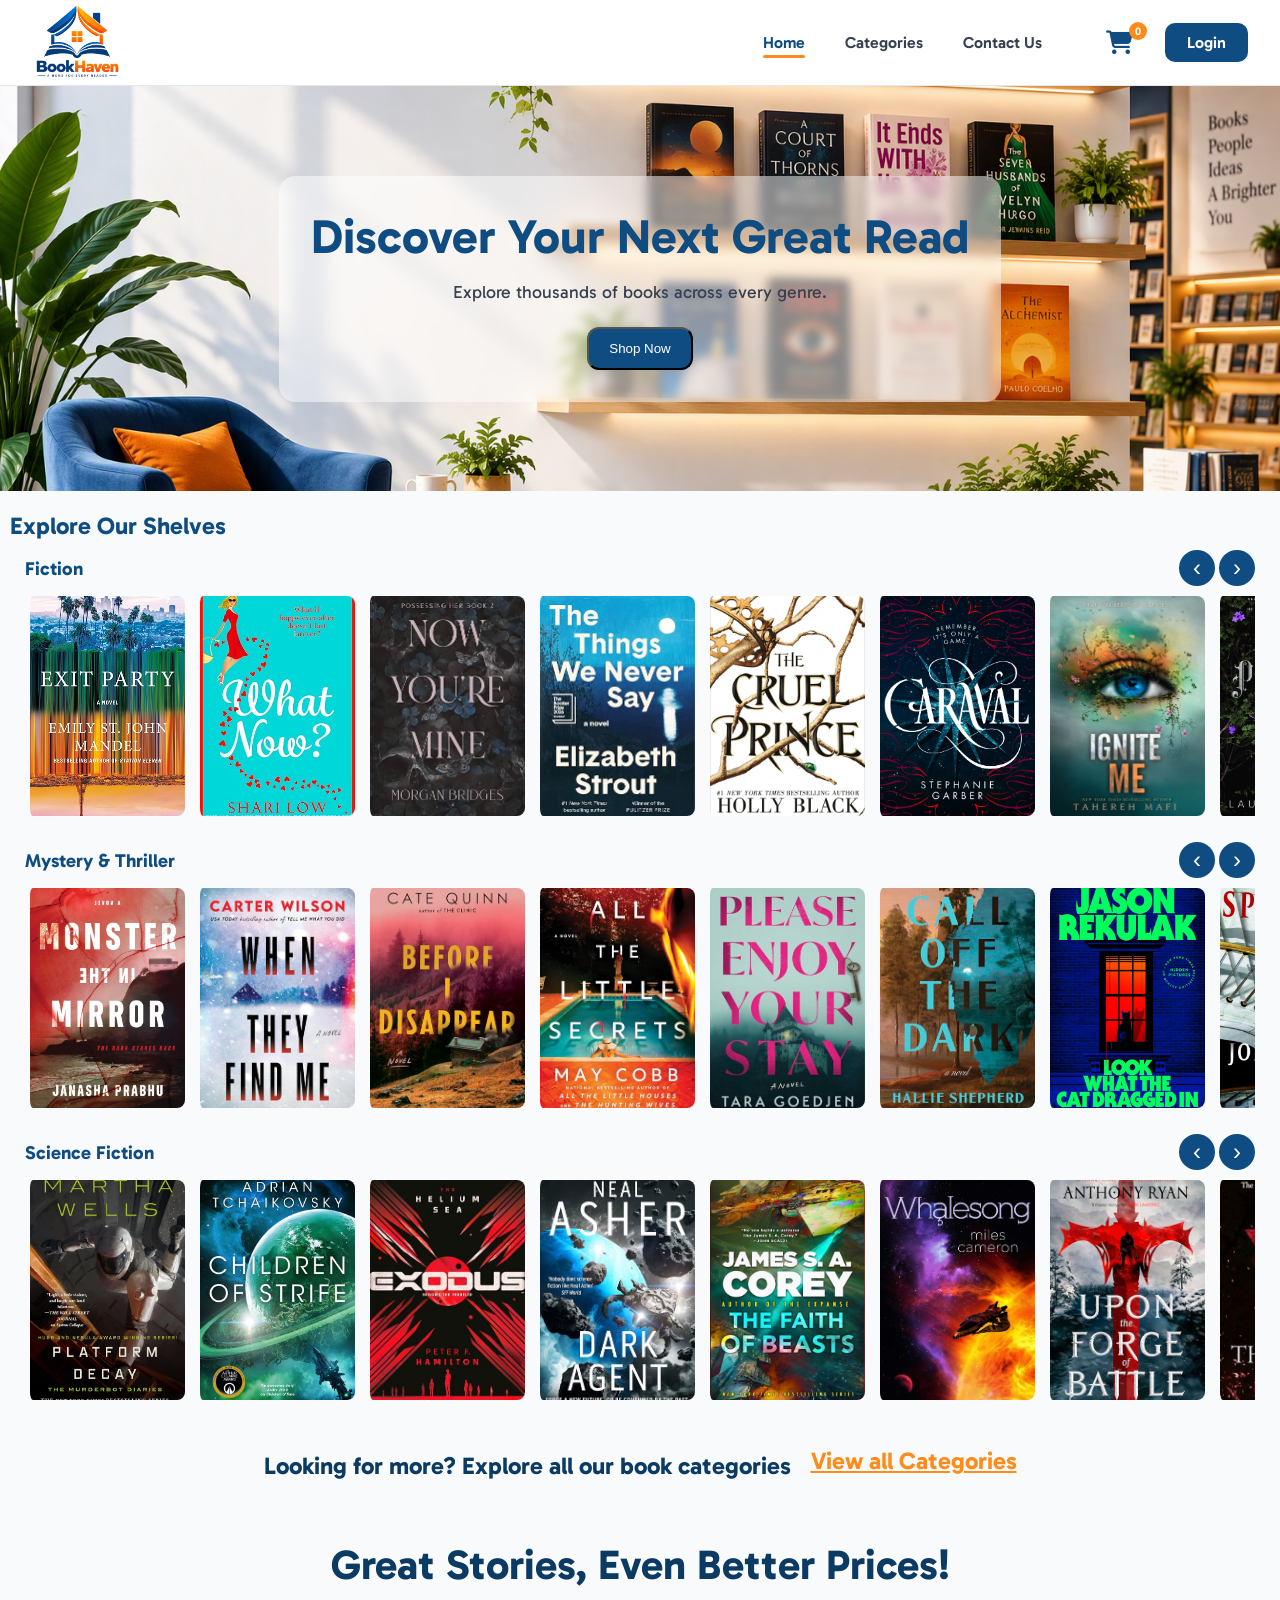
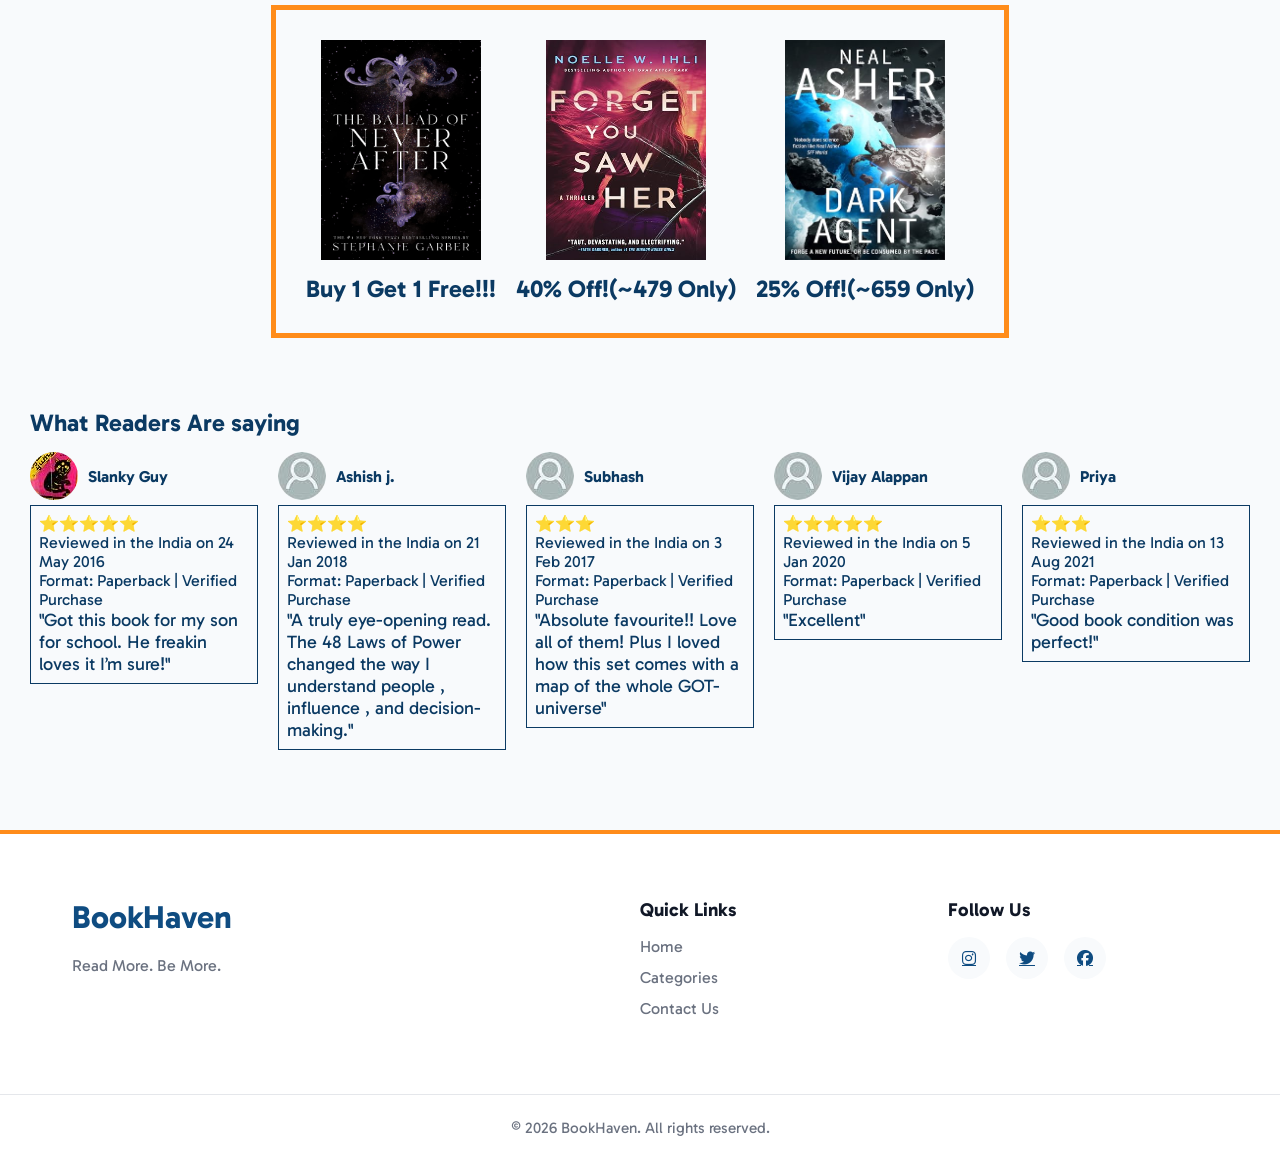
==== commit 9d990265: "Added contact us page and fixed minor tweaks" ====
--- a/index.html
+++ b/index.html
@@ -23,6 +23,7 @@
                 <nav class="nav-links">
                     <a class="active" href="./">Home</a>
                     <a href="./categories.html">Categories</a>
+                    <a href="./contact.html">Contact Us</a>
                 </nav>
 
                 <div class="nav-actions">
@@ -66,10 +67,13 @@
             </div>
             <ul>
                 <li>
-                    <a href="./" href="#" class="active">Home</a>
+                    <a href="./" class="active">Home</a>
                 </li>
                 <li>
-                    <a href="./categories.html" href="#">Categories</a>
+                    <a href="./categories.html">Categories</a>
+                </li>
+                <li>
+                    <a href="./contact.html">Contact Us</a>
                 </li>
             </ul>
         </section>
@@ -283,8 +287,7 @@
                     <h3>Quick Links</h3>
                     <a href="/">Home</a>
                     <a href="./categories.html">Categories</a>
-                    <a href="#">About Us</a>
-                    <a href="#">Contact Us</a>
+                    <a href="./contact.html">Contact Us</a>
                 </div>
 
                 <div class="footer-social">
--- a/style.css
+++ b/style.css
@@ -9,9 +9,9 @@
     background-color: #F8FAFC;
 }
 
-.container{
-    width:100%;
-    max-width:none;
+.container {
+    width: 100%;
+    max-width: none;
     margin: 0;
 }
 
@@ -413,62 +413,92 @@
 
 
 /*body section*/
-.book-card{
-    display:grid;
-    grid-template-columns: repeat(8,1fr);
-    gap:10px;
+.book-card {
+    display: grid;
+    grid-template-columns: repeat(8, 1fr);
+    gap: 10px;
     padding: 20px;
 }
-.category-card{
-    padding:10px 5px;
+
+.category-card {
+    padding: 10px 5px;
     text-align: center;
     border-radius: 10px;
     border: 2px solid white;
     transition: 0.3s;
 }
-.category-card span{
+
+.category-card span {
     font-size: 35px;
 }
-.category-card p{
-    color:grey;
+
+.category-card p {
+    color: grey;
     font-size: 15px;
 }
-.category-card:nth-child(1){background-color:#e0ffff;}
-.category-card:nth-child(2){background-color: #add8e6;}
-.category-card:nth-child(3){background-color:#fafad2;}
-.category-card:nth-child(4){background-color:#d3d3d3;}
-.category-card:nth-child(5){background-color:#87cefa;}
-.category-card:nth-child(6){background-color: #ffc6f1;}
-.category-card:nth-child(7){background-color:  #f8f0e5;}
-.category-card:nth-child(8){background-color:#e0ffff;}
-
-.category-card:hover{
-    border:solid 2px orange;
+
+.category-card:nth-child(1) {
+    background-color: #e0ffff;
+}
+
+.category-card:nth-child(2) {
+    background-color: #add8e6;
+}
+
+.category-card:nth-child(3) {
+    background-color: #fafad2;
+}
+
+.category-card:nth-child(4) {
+    background-color: #d3d3d3;
+}
+
+.category-card:nth-child(5) {
+    background-color: #87cefa;
+}
+
+.category-card:nth-child(6) {
+    background-color: #ffc6f1;
+}
+
+.category-card:nth-child(7) {
+    background-color: #f8f0e5;
+}
+
+.category-card:nth-child(8) {
+    background-color: #e0ffff;
+}
+
+.category-card:hover {
+    border: solid 2px orange;
     transform: translateY(-5px);
 }
-.books-banner{
-    background-color:snow;
-    display:flex;
-    width:100%;
+
+.books-banner {
+    background-color: snow;
+    display: flex;
+    width: 100%;
     height: 300px;
     align-items: center;
     box-sizing: border-box;
-    padding:20px 30px;
-    
-}
-.books-text{
-    width:70%;
-    padding:15px;
-}
-
-.welcome-image{
+    padding: 20px 30px;
+
+}
+
+.books-text {
+    width: 70%;
+    padding: 15px;
+}
+
+.welcome-image {
     width: 100%;
     height: 280px;
 
 }
-.welcome-image img{
+
+.welcome-image img {
     width: 100%;
-    height:100%;
+    height: 100%;
     object-fit: cover;
 }
 
@@ -482,6 +512,7 @@
     align-items: center;
     margin-bottom: 25px;
 }
+
 .book-list.active {
     border: 2px solid #d4774e;
     background-color: #fff0e5;
@@ -503,16 +534,19 @@
     grid-template-columns: repeat(4, 1fr);
     gap: 25px;
 }
+
 .books-item {
     padding: 15px;
     border-radius: 10px;
     transition: 0.3s;
 }
+
 .books-item:hover {
-    box-shadow: 0 5px 18px rgba(0,0,0,0.12);
+    box-shadow: 0 5px 18px rgba(0, 0, 0, 0.12);
     transform: translateY(-5px);
-    background-color:#f8f0e5;
-}
+    background-color: #f8f0e5;
+}
+
 .books-item img {
     width: 150px;
     height: 220px;
@@ -521,6 +555,7 @@
     margin: auto;
     border-radius: 5px;
 }
+
 .books-item h3 {
     font-size: 16px;
     margin-top: 12px;
@@ -538,11 +573,12 @@
 }
 
 .price {
-    color:darkred;
+    color: darkred;
     font-size: 20px;
     font-weight: bold;
     margin: 8px 0;
 }
+
 .cart-btn {
     width: 100%;
     background: #16805e;
@@ -557,47 +593,54 @@
 .cart-btn:hover {
     background: #105b43;
 }
-.offers{
-    display: flex;
-    align-items: center;
-    background-color:#fafad2;
+
+.offers {
+    display: flex;
+    align-items: center;
+    background-color: #fafad2;
     color: black;
     padding: 10px;
     margin: 25px 8px;
     gap: 10px;
 }
-.offer-image{
-    flex:1;
-}
-.offer-image img{
+
+.offer-image {
+    flex: 1;
+}
+
+.offer-image img {
     margin-left: 20%;
-    width:55%;
-    height:300px;
+    width: 55%;
+    height: 300px;
     object-fit: cover;
 }
 
-.one{
-    flex:1;
-}
-.one h1{
-    color:palevioletred;
+.one {
+    flex: 1;
+}
+
+.one h1 {
+    color: palevioletred;
     font-size: 40px;
     margin-bottom: 8px;
 }
-.one h2{
+
+.one h2 {
     font-size: 25px;
     margin-bottom: 10px;
 }
-.one button{
+
+.one button {
     padding: 10px 20px;
     background-color: white;
     color: black;
-    border:none;
+    border: none;
     border-radius: 8px;
     font-size: 15px;
     cursor: pointer;
 }
-.one button:hover{
+
+.one button:hover {
     background-color: gold;
 }
 
@@ -773,74 +816,390 @@
 
 /*cart session*/
 /* Cart page styles — load AFTER style.css. Every class is prefixed "cart-" / "sum-" so nothing clashes. */
-.cart-page{
-  --c-green:#0b7a5a; --c-dark:#0e4a43; --c-orange:#f15a24;
-  --c-text:#1d2b2a; --c-muted:#5f6b6a; --c-line:#e6ecea;
-  font-family:'Gabarito',system-ui,sans-serif; color:var(--c-text);
-  max-width:1180px; margin:0 auto; padding:0 24px 56px;
-}
-.cart-page a{text-decoration:none;color:inherit}
-.cart-page button{font:inherit;cursor:pointer;border:0;background:none}
-
-.cart-hero{background:linear-gradient(100deg,#fdf1e4,#f6efe3 55%,#dfeadf);border-radius:16px;padding:36px 32px;margin:20px 0 8px}
-.cart-crumbs{font-size:15px;color:var(--c-orange);margin-bottom:10px}
-.cart-crumbs i{font-size:11px;margin:0 6px}
-.cart-hero h1{font-size:clamp(32px,5vw,46px);line-height:1.1;margin-bottom:6px}
-.cart-hero p:last-child{font-size:18px}
-
-.cart-count-title{font-size:22px;margin:28px 0 18px}
-.cart-layout{display:grid;grid-template-columns:1fr 340px;gap:32px;align-items:start}
-
-.cart-items{display:flex;flex-direction:column;gap:18px}
-.cart-item{display:grid;grid-template-columns:1fr 2fr auto auto;align-items:center;gap:24px;
-  background:#fff;border:1px solid var(--c-line);border-radius:14px;padding:16px;box-shadow:0 2px 8px rgba(20,60,50,.05)}
-.cart-info h3{font-size:19px;font-weight:600}
-.cart-author{color:var(--c-muted);font-size:15px}
-.cart-rating{font-size:14px;color:var(--c-muted);margin:6px 0}
-.cart-stars{color:#f5a623;letter-spacing:1px}
-.cart-price b{color:var(--c-orange);font-size:22px;font-weight:600;margin-right:8px}
-.cart-price s{color:var(--c-muted)}
-
-.cart-qty{display:flex;align-items:center;background:#f1f5f4;border:1px solid var(--c-line);border-radius:8px}
-.cart-qty button{width:40px;height:40px;font-size:13px;border-radius:8px;color:var(--c-text)}
-.cart-qty button:hover{background:#e3ece9}
-.cart-qty span{min-width:40px;line-height:40px;text-align:center;font-weight:500;background:#fff}
-.cart-remove{color:var(--c-orange);font-size:15px;white-space:nowrap}
-.cart-remove:hover{text-decoration:underline}
-.cart-empty{text-align:center;padding:48px 0;color:var(--c-muted)}
-.cart-empty p{margin-bottom:16px}
+.cart-page {
+    --c-green: #0b7a5a;
+    --c-dark: #0e4a43;
+    --c-orange: #f15a24;
+    --c-text: #1d2b2a;
+    --c-muted: #5f6b6a;
+    --c-line: #e6ecea;
+    font-family: 'Gabarito', system-ui, sans-serif;
+    color: var(--c-text);
+    max-width: 1180px;
+    margin: 0 auto;
+    padding: 0 24px 56px;
+}
+
+.cart-page a {
+    text-decoration: none;
+    color: inherit
+}
+
+.cart-page button {
+    font: inherit;
+    cursor: pointer;
+    border: 0;
+    background: none
+}
+
+.cart-hero {
+    background: linear-gradient(100deg, #fdf1e4, #f6efe3 55%, #dfeadf);
+    border-radius: 16px;
+    padding: 36px 32px;
+    margin: 20px 0 8px
+}
+
+.cart-crumbs {
+    font-size: 15px;
+    color: var(--c-orange);
+    margin-bottom: 10px
+}
+
+.cart-crumbs i {
+    font-size: 11px;
+    margin: 0 6px
+}
+
+.cart-hero h1 {
+    font-size: clamp(32px, 5vw, 46px);
+    line-height: 1.1;
+    margin-bottom: 6px
+}
+
+.cart-hero p:last-child {
+    font-size: 18px
+}
+
+.cart-count-title {
+    font-size: 22px;
+    margin: 28px 0 18px
+}
+
+.cart-layout {
+    display: grid;
+    grid-template-columns: 1fr 340px;
+    gap: 32px;
+    align-items: start
+}
+
+.cart-items {
+    display: flex;
+    flex-direction: column;
+    gap: 18px
+}
+
+.cart-item {
+    display: grid;
+    grid-template-columns: 1fr 2fr auto auto;
+    align-items: center;
+    gap: 24px;
+    background: #fff;
+    border: 1px solid var(--c-line);
+    border-radius: 14px;
+    padding: 16px;
+    box-shadow: 0 2px 8px rgba(20, 60, 50, .05)
+}
+
+.cart-info h3 {
+    font-size: 19px;
+    font-weight: 600
+}
+
+.cart-author {
+    color: var(--c-muted);
+    font-size: 15px
+}
+
+.cart-rating {
+    font-size: 14px;
+    color: var(--c-muted);
+    margin: 6px 0
+}
+
+.cart-stars {
+    color: #f5a623;
+    letter-spacing: 1px
+}
+
+.cart-price b {
+    color: var(--c-orange);
+    font-size: 22px;
+    font-weight: 600;
+    margin-right: 8px
+}
+
+.cart-price s {
+    color: var(--c-muted)
+}
+
+.cart-qty {
+    display: flex;
+    align-items: center;
+    background: #f1f5f4;
+    border: 1px solid var(--c-line);
+    border-radius: 8px
+}
+
+.cart-qty button {
+    width: 40px;
+    height: 40px;
+    font-size: 13px;
+    border-radius: 8px;
+    color: var(--c-text)
+}
+
+.cart-qty button:hover {
+    background: #e3ece9
+}
+
+.cart-qty span {
+    min-width: 40px;
+    line-height: 40px;
+    text-align: center;
+    font-weight: 500;
+    background: #fff
+}
+
+.cart-remove {
+    color: var(--c-orange);
+    font-size: 15px;
+    white-space: nowrap
+}
+
+.cart-remove:hover {
+    text-decoration: underline
+}
+
+.cart-empty {
+    text-align: center;
+    padding: 48px 0;
+    color: var(--c-muted)
+}
+
+.cart-empty p {
+    margin-bottom: 16px
+}
 
 /* CSS-drawn covers: swap for <img> when you have cover images */
-.cart-cover{grid-row: span 2;width:120px;height:146px;border-radius:3px;display:flex;flex-direction:column;
-  justify-content:space-between;text-align:center;box-shadow:3px 4px 10px rgba(0,0,0,.2);overflow:hidden}
-.cart-cover small{font-size:8px}
-.cart-cover em{font-size:9px;font-style:normal}
-.cart-cover strong{line-height:1.1}
-.cover-atomic{background:#f3efe4}.cover-atomic strong{color:#c68a2a;font-size:22px}
-.cover-psych{background:#f4f1ea}.cover-psych strong{font-size:16px}
-.cover-ikigai{background:#a9dbe6;justify-content:center;gap:10px}
-.cover-ikigai strong{font-size:19px;letter-spacing:4px}.cover-ikigai em{font-size:8px;color:#2e5864}
-
-.cart-summary{background:#fff;border:1px solid var(--c-line);border-radius:14px;padding:24px;
-  box-shadow:0 2px 8px rgba(20,60,50,.05);position:sticky;top:20px}
-.cart-summary h2{font-size:21px;margin-bottom:18px}
-.cart-summary h2 i{color:var(--c-green);margin-right:6px}
-.sum-row{display:flex;justify-content:space-between;padding:7px 0}
-.sum-discount span:last-child{color:var(--c-green);font-weight:500}
-.sum-total{border-top:1px solid var(--c-line);margin:14px 0 20px;padding-top:18px;font-weight:600;font-size:18px;align-items:center}
-.sum-total span:last-child{color:var(--c-orange);font-size:30px}
-
-.cart-btn-primary,.cart-btn-outline{display:block;width:100%;padding:14px;border-radius:8px;text-align:center;font-weight:500;margin-bottom:12px}
-.cart-btn-primary{background:var(--c-orange) !important;color:#fff}
+.cart-cover {
+    grid-row: span 2;
+    width: 120px;
+    height: 146px;
+    border-radius: 3px;
+    display: flex;
+    flex-direction: column;
+    justify-content: space-between;
+    text-align: center;
+    box-shadow: 3px 4px 10px rgba(0, 0, 0, .2);
+    overflow: hidden
+}
+
+.cart-cover small {
+    font-size: 8px
+}
+
+.cart-cover em {
+    font-size: 9px;
+    font-style: normal
+}
+
+.cart-cover strong {
+    line-height: 1.1
+}
+
+.cover-atomic {
+    background: #f3efe4
+}
+
+.cover-atomic strong {
+    color: #c68a2a;
+    font-size: 22px
+}
+
+.cover-psych {
+    background: #f4f1ea
+}
+
+.cover-psych strong {
+    font-size: 16px
+}
+
+.cover-ikigai {
+    background: #a9dbe6;
+    justify-content: center;
+    gap: 10px
+}
+
+.cover-ikigai strong {
+    font-size: 19px;
+    letter-spacing: 4px
+}
+
+.cover-ikigai em {
+    font-size: 8px;
+    color: #2e5864
+}
+
+.cart-summary {
+    background: #fff;
+    border: 1px solid var(--c-line);
+    border-radius: 14px;
+    padding: 24px;
+    box-shadow: 0 2px 8px rgba(20, 60, 50, .05);
+    position: sticky;
+    top: 20px
+}
+
+.cart-summary h2 {
+    font-size: 21px;
+    margin-bottom: 18px
+}
+
+.cart-summary h2 i {
+    color: var(--c-green);
+    margin-right: 6px
+}
+
+.sum-row {
+    display: flex;
+    justify-content: space-between;
+    padding: 7px 0
+}
+
+.sum-discount span:last-child {
+    color: var(--c-green);
+    font-weight: 500
+}
+
+.sum-total {
+    border-top: 1px solid var(--c-line);
+    margin: 14px 0 20px;
+    padding-top: 18px;
+    font-weight: 600;
+    font-size: 18px;
+    align-items: center
+}
+
+.sum-total span:last-child {
+    color: var(--c-orange);
+    font-size: 30px
+}
+
+.cart-btn-primary,
+.cart-btn-outline {
+    display: block;
+    width: 100%;
+    padding: 14px;
+    border-radius: 8px;
+    text-align: center;
+    font-weight: 500;
+    margin-bottom: 12px
+}
+
+.cart-btn-primary {
+    background: var(--c-orange) !important;
+    color: #fff
+}
+
 /* .cart-btn-primary:hover:not(:disabled){filter:brightness(.94)} */
 /* .cart-btn-primary:disabled{opacity:.5;cursor:not-allowed} */
-.cart-btn-outline{width:auto;border:1.5px solid var(--c-green);color:var(--c-dark);background:#fff}
-.cart-btn-outline:hover{background:#eef6f3}
-.cart-summary blockquote{margin-top:18px;padding:20px 16px;background:linear-gradient(135deg,#eef4ef,#faf6ea);
-  border-radius:10px;font-style:italic;color:#3d4f4c;text-align:center}
-.cart-summary cite{display:block;font-style:normal;font-size:13px;margin-top:8px}
-
-.cart-page :focus-visible{outline:2px solid var(--c-green);outline-offset:2px}
+.cart-btn-outline {
+    width: auto;
+    border: 1.5px solid var(--c-green);
+    color: var(--c-dark);
+    background: #fff
+}
+
+.cart-btn-outline:hover {
+    background: #eef6f3
+}
+
+.cart-summary blockquote {
+    margin-top: 18px;
+    padding: 20px 16px;
+    background: linear-gradient(135deg, #eef4ef, #faf6ea);
+    border-radius: 10px;
+    font-style: italic;
+    color: #3d4f4c;
+    text-align: center
+}
+
+.cart-summary cite {
+    display: block;
+    font-style: normal;
+    font-size: 13px;
+    margin-top: 8px
+}
+
+.cart-page :focus-visible {
+    outline: 2px solid var(--c-green);
+    outline-offset: 2px
+}
+
+/* contact us page */
+.contact-section {
+    padding: 80px 20px;
+    background: #F8FAFC;
+}
+
+.contact-container {
+    max-width: 700px;
+    margin: auto;
+    background: #FFFFFF;
+    padding: 40px;
+    border-radius: 20px;
+    box-shadow: 0 10px 30px rgba(0, 0, 0, 0.08);
+}
+
+.contact-container h2 {
+    text-align: center;
+    font-size: 2rem;
+    color: #0F4C81;
+    margin-bottom: 10px;
+}
+
+.contact-container p {
+    text-align: center;
+    color: #6B7280;
+    margin-bottom: 30px;
+    line-height: 1.6;
+}
+.contact-form {
+    display: flex;
+    flex-direction: column;
+    gap: 18px;
+}
+.contact-form input,
+.contact-form textarea {
+    width: 100%;
+    padding: 14px 16px;
+    border: 1px solid #D1D5DB;
+    border-radius: 12px;
+    font-size: 16px;
+    box-sizing: border-box;
+    transition: 0.3s ease;
+}
+.contact-form input:focus,
+.contact-form textarea:focus {
+    outline: none;
+    border-color: #0F4C81;
+    box-shadow: 0 0 0 3px rgba(15, 76, 129, 0.15);
+}
+.contact-form button {
+    background: #0F4C81;
+    color: white;
+    border: none;
+    padding: 14px;
+    border-radius: 12px;
+    font-size: 16px;
+    font-weight: 600;
+    cursor: pointer;
+    transition: 0.3s ease;
+}
+.contact-form button:hover {
+    background: #0B3A63;
+    transform: translateY(-2px);
+}
 
 /** media queries **/
 @media(max-width: 1000px) {
@@ -851,15 +1210,21 @@
     .book-container {
         grid-template-columns: repeat(3, 1fr);
     }
-    .offer-image img{
-        width:250px;
+
+    .offer-image img {
+        width: 250px;
         height: 250px;
     }
 }
 
-@media (max-width:900px){
-  .cart-layout{grid-template-columns:1fr}
-  .cart-summary{position:static}
+@media (max-width:900px) {
+    .cart-layout {
+        grid-template-columns: 1fr
+    }
+
+    .cart-summary {
+        position: static
+    }
 }
 
 @media screen and (max-width: 800px) {
@@ -962,35 +1327,61 @@
     }
 }
 
-@media (max-width:620px){
-  .cart-item{grid-template-columns:1fr 2fr;gap:14px}
-  .cart-cover{width:100px;height:128px}
-  .cart-qty,.cart-remove{grid-column:2;justify-self:start}
-}
-
-@media screen  and ( max-width:600px){
+@media (max-width:620px) {
+    .cart-item {
+        grid-template-columns: 1fr 2fr;
+        gap: 14px
+    }
+
+    .cart-cover {
+        width: 100px;
+        height: 128px
+    }
+
+    .cart-qty,
+    .cart-remove {
+        grid-column: 2;
+        justify-self: start
+    }
+    .contact-container {
+        padding: 25px;
+    }
+
+    .contact-container h2 {
+        font-size: 1.8rem;
+    }
+}
+
+@media screen and (max-width:600px) {
     .books-banner {
-        flex-direction:column;
-        gap:10px;
-    }
-    .books-text{
-        width:100%;
-    }
-    .books-text h1,p{
+        flex-direction: column;
+        gap: 10px;
+    }
+
+    .books-text {
+        width: 100%;
+    }
+
+    .books-text h1,
+    p {
         font-size: 16px;
     }
-    .welcome-image{
-        width:100%;
-        height:200px;
-    }
-    .book-card{
-        grid-template-columns:repeat(2,1fr);
-        gap:10px;
-    }
-    .category-card{
-        font-size:14px;
-        padding:25px 8px;
-    }
+
+    .welcome-image {
+        width: 100%;
+        height: 200px;
+    }
+
+    .book-card {
+        grid-template-columns: repeat(2, 1fr);
+        gap: 10px;
+    }
+
+    .category-card {
+        font-size: 14px;
+        padding: 25px 8px;
+    }
+
     .book-section {
         padding: 15px;
     }
@@ -1014,35 +1405,41 @@
         align-items: flex-start;
         gap: 10px;
     }
-    .offers{
-        display:flex;
+
+    .offers {
+        display: flex;
         flex-direction: column;
-        gap:25px;
+        gap: 25px;
         margin: 15px 10px;
-        padding:15px;
+        padding: 15px;
         text-align: center;
     }
-    .offer-image{
-        width:100%;
-    }
-    .offer-image img{
+
+    .offer-image {
+        width: 100%;
+    }
+
+    .offer-image img {
         width: 140px;
-        height:140px ;
+        height: 140px;
         object-fit: cover;
     }
-    .one{
-        width:100%;
-        padding:10px 5px;
+
+    .one {
+        width: 100%;
+        padding: 10px 5px;
         box-sizing: border-box;
     }
-    .one h1{
+
+    .one h1 {
         font-size: 22px;
     }
-    .one h2{
+
+    .one h2 {
         font-size: 20px;
     }
-    .one p{
+
+    .one p {
         font-size: 14px;
-    }    
-}
-
+    }
+}
